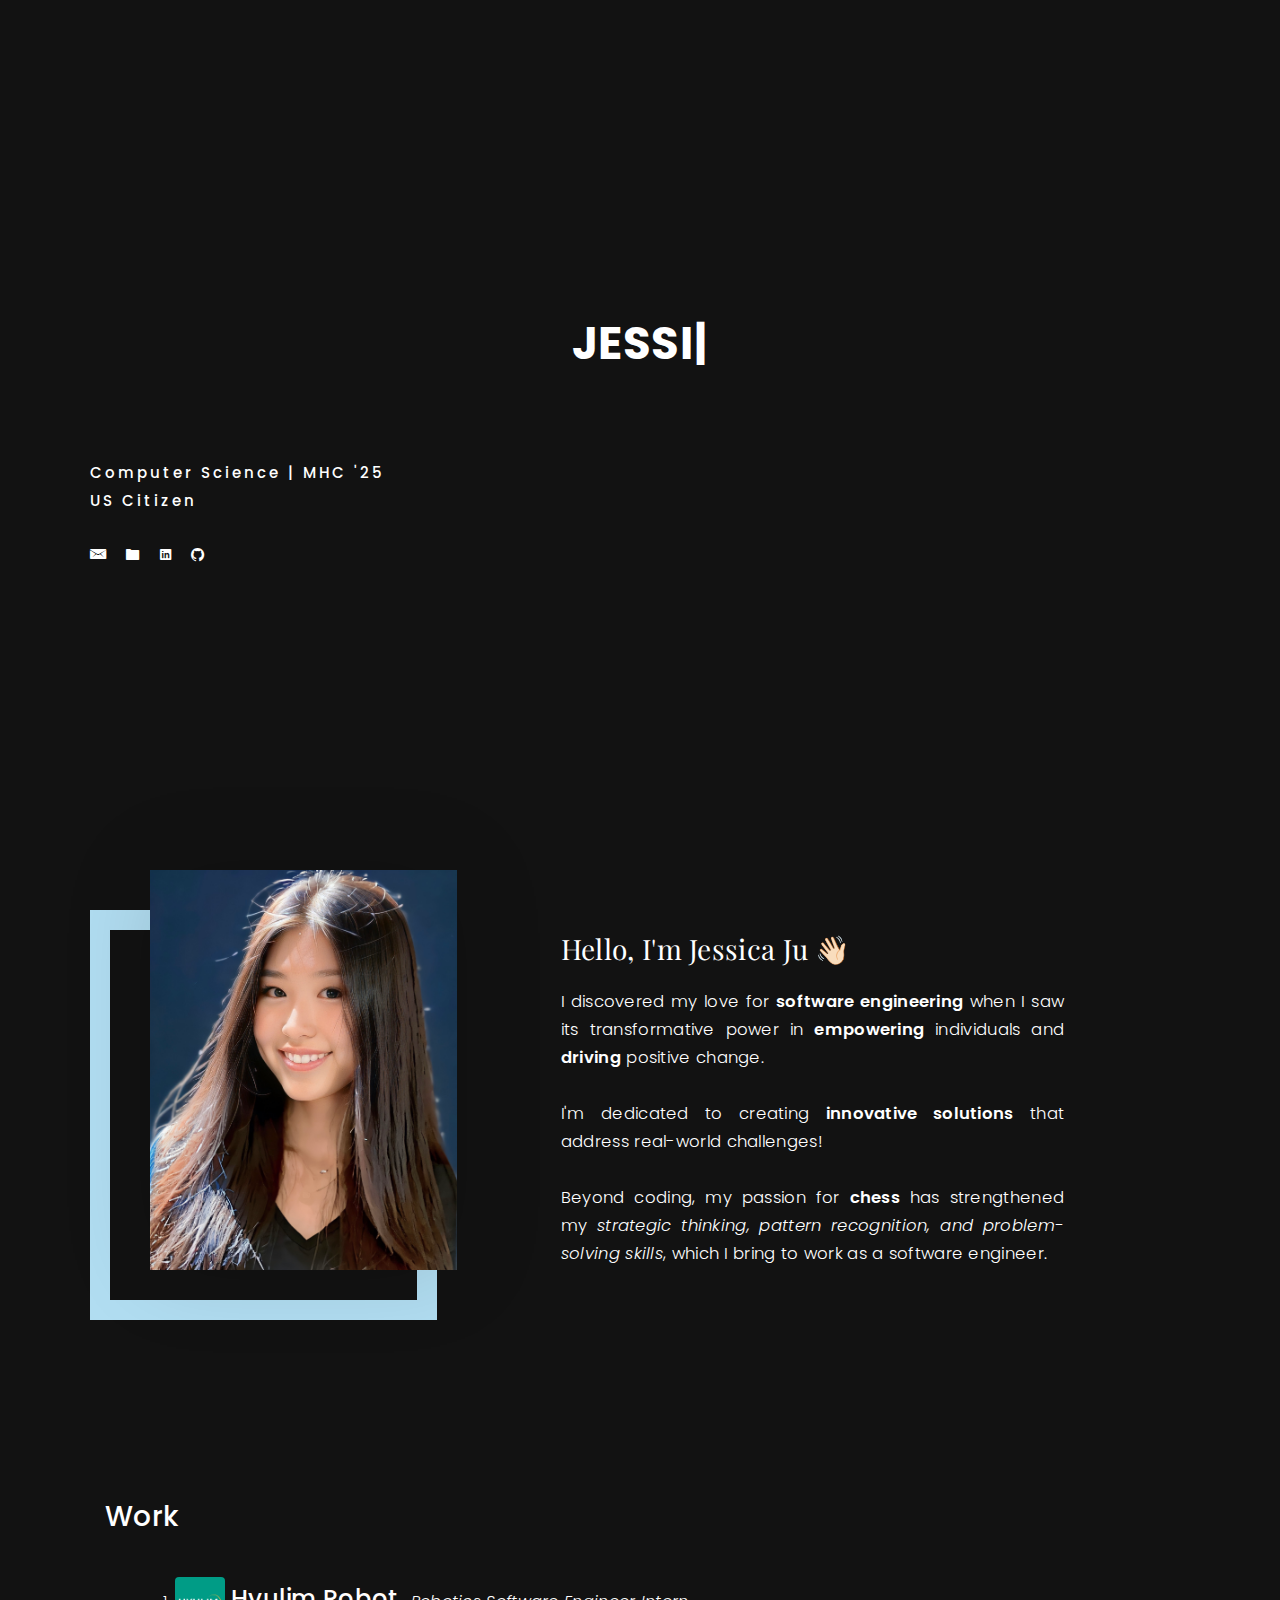
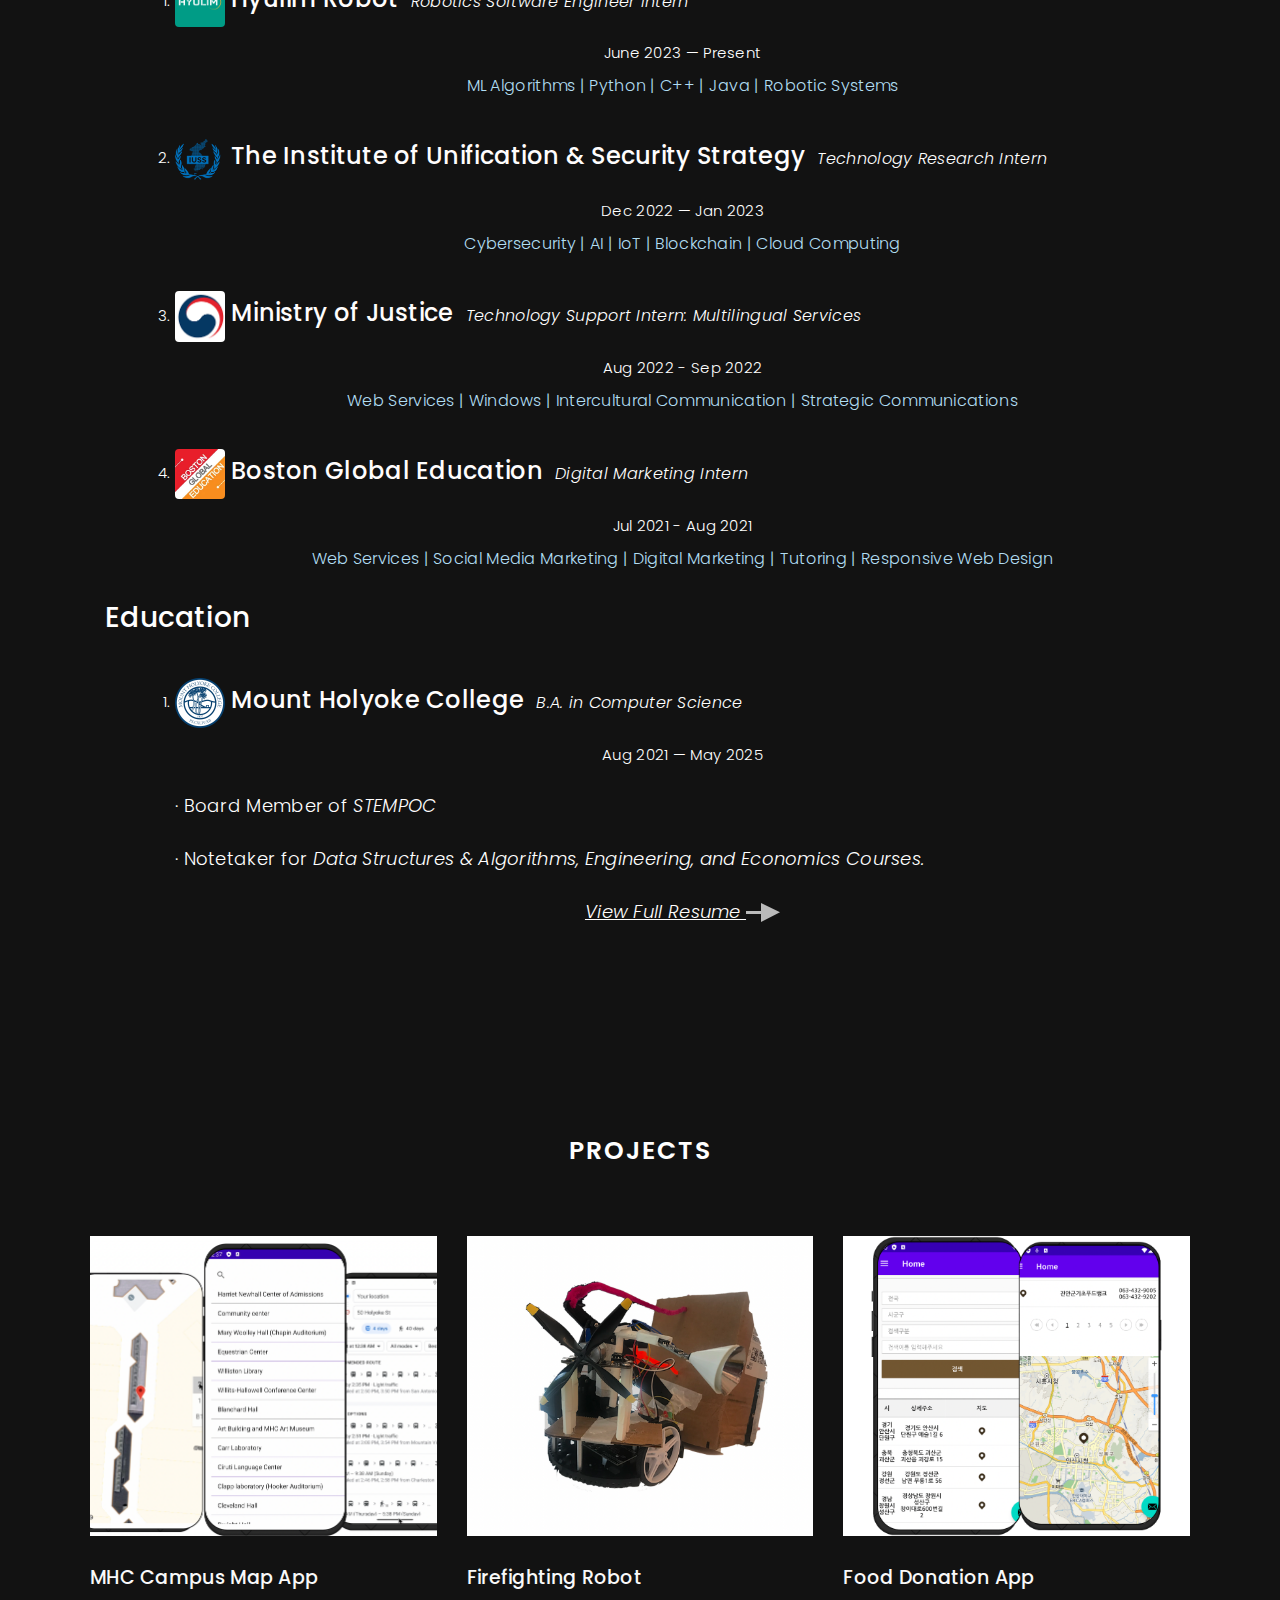
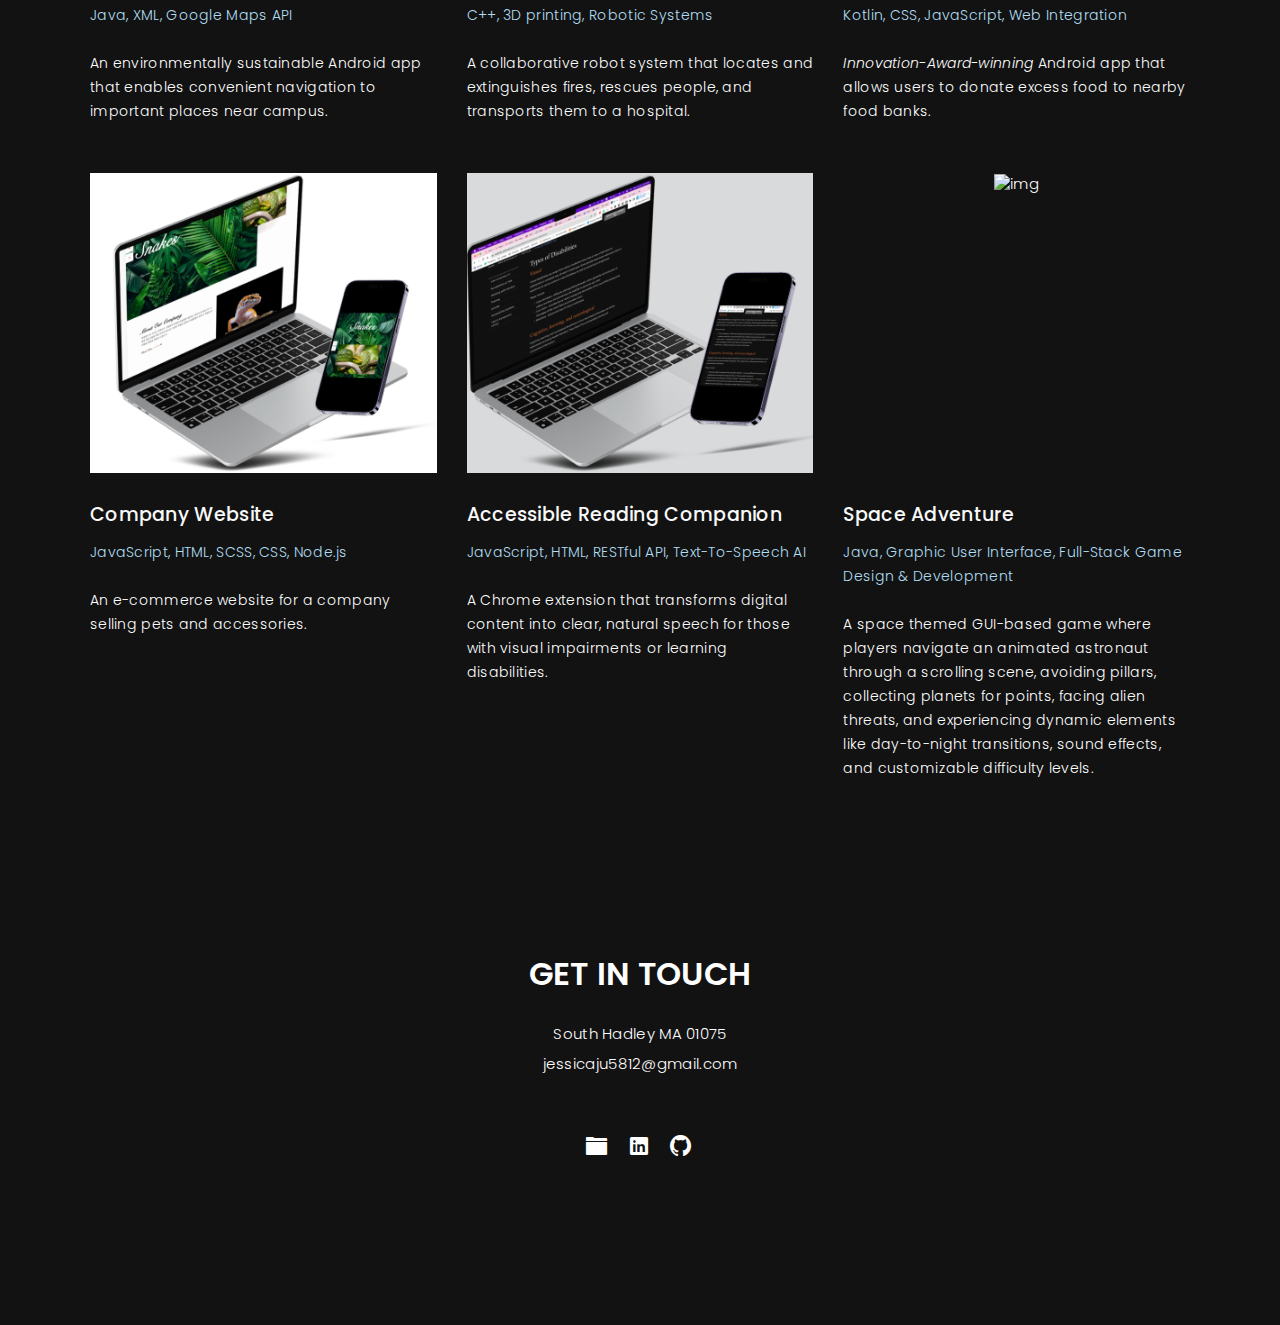
==== index.html @ 1e6885ff "space adventure" ====
<!DOCTYPE html>
<html lang="en">

<head>
  <!-- meta -->
  <meta charset="utf-8">
  <meta content="width=device-width, initial-scale=1.0" name="viewport">

  <title>Jessica Ju Portfolio </title>
  <meta content="" name="keywords">
  <meta content="" name="description">

  <!-- Google Fonts -->
  <link href="https://fonts.googleapis.com/css?family=Poppins:300,300i,400,400i,500,500i,600,600i,700,700i|Playfair+Display:400,400i,700,700i,900,900i" rel="stylesheet">

  <!-- Bootstrap CSS File -->
  <link href="lib/bootstrap/css/bootstrap.min.css" rel="stylesheet">

  <!-- Libraries CSS Files -->
  <link href="lib/ionicons/css/ionicons.min.css" rel="stylesheet">
  <link href="lib/owlcarousel/assets/owl.carousel.min.css" rel="stylesheet">
  <link href="lib/magnific-popup/magnific-popup.css" rel="stylesheet">
  <link href="lib/hover/hover.min.css" rel="stylesheet">

  <!-- Main Stylesheet File -->
  <link href="css/style.css" rel="stylesheet">

  <!-- Responsive css -->
  <link href="css/responsive.css" rel="stylesheet">

  <!-- Favicon -->
  <link rel="shortcut icon" href="images/logo.png">


</head>

<body>

  <!-- start section navbar -->
  <nav id="main-nav">
    <div class="row">
      <div class="container">

        <div class="logo">
          <a href="index.html"><img src="images/logo.png" alt="logo"></a>
        </div>

        <div class="responsive"><i data-icon="m" class="ion-navicon-round"></i></div>

        <ul class="nav-menu list-unstyled">
          <li><a href="#header" class="smoothScroll">Home</a></li>
          <li><a href="#about" class="smoothScroll">About</a></li>
          <li><a href="#experience" class="smoothScroll">Experience</a></li>
          <!-- <li><a href="#portfolio" class="smoothScroll">Portfolio</a></li> -->
          <li><a href="#journal" class="smoothScroll">Projects</a></li>
          <li><a href="#contact" class="smoothScroll">Contact</a></li>
        </ul>

      </div>
    </div>
  </nav>
  <!-- End section navbar -->


  <!-- start section header -->
  <div id="header" class="home">

    <div class="container">
      <div class="header-content">
        <h1><span class="typed"></span></h1>
        <p><br>Computer Science | MHC '25 
          <br> US Citizen
        </p>

        <ul class="list-unstyled list-social">
          <li><a href="mailto:jessicaju5812@gmail.com"><i class="ion-email" style="font-size: 20px;"></i></a></li>
          <li><a href="https://docs.google.com/document/d/18D1-V6rv72-xCv8Y8_v_6PCuKMgNaTvz3KUdL0Zyj_o/edit?usp=sharing"><i class="ion-ios-folder"></i></a></li>
          <li><a href="https://www.linkedin.com/in/jessica-ju-677359224"><i class="ion-social-linkedin"></i></a></li>
          <li><a href="https://github.com/jessicaju25"><i class="ion-social-github"></i></a></li>
        </ul>
      </div>
    </div>
  </div>
  <!-- End section header -->


  <!-- start section about -->
  <div id="about" class="paddsection">
    <div class="container">
      <div class="row justify-content-between">

        <div class="col-lg-4 ">
          <div class="div-img-bg">
            <div class="about-img">
              <img src="images/me.png" class="img-responsive" alt="me">
            </div>
          </div>
        </div>

        <div class="col-lg-7">
          <div class="about-descr">

            <p class="p-heading"> Hello, I'm Jessica Ju 👋🏻</p>
            <p class="separator">I discovered my love for <strong style="font-weight: 600;">software engineering</strong> when I saw its transformative power in <strong style="font-weight: 600;">empowering</strong> individuals and <strong style="font-weight: 600;">driving</strong> positive change.
            <br> <br> I'm dedicated to creating <strong style="font-weight: 600;">innovative solutions</strong> that address real-world challenges! 
            <br> <br> Beyond coding, my passion for <strong style="font-weight: 600;">chess</strong> has strengthened my <i>strategic thinking, pattern recognition, and problem-solving skills</i>, which I bring to work as a software engineer.
            </p>

          </div>

        </div>
      </div>
    </div>
  </div>
  <!-- end section about -->

  <!-- start section experience -->
  <div id="experience" class="paddsection">
    <div class="container">
      <section class="timeline">
        <div class="title-wrapper">
          <div class="icon-box">
            <ion-icon name="book-outline"></ion-icon>
          </div>

          <h3 class="h3">Work</h3>
        </div>

        <ol class="timeline-list">
          <li class="timeline-item">
            <div class="timeline-work-container">
              <a href="http://www.hyulimrobot.com/eng/index.jsp" target="_blank">
                <img
                  src="images/logo 1.png"
                  alt="mobile app icon"
                  width="50"
                  style="margin-right: 6px; border-radius: 4px"
              /></a>
              <div class="timeline-work-text">
                <a href="http://www.hyulimrobot.com/eng/index.jsp" target="_blank">
                  <h4 class="h4 timeline-item-title">Hyulim Robot</h4></a>
                <p class="timeline-item-position">
                  Robotics Software Engineer Intern
                </p>
              </div>
            </div>

            <span>June 2023 — Present</span>

            <p class="timeline-text">
              ML Algorithms | Python | C++ | Java | Robotic Systems
            </p>
          </li>

          <li class="timeline-item">
            <div class="timeline-work-container">
              <a href="https://iuss.co.kr/" target="_blank">
                <img
                  src="images/logo 2.png"
                  alt="mobile app icon"
                  width="50"
                  height="auto"
                  style="margin-right: 6px; border-radius: 4px"
              /></a>
              <div class="timeline-work-text">
                <a href="https://iuss.co.kr/" target="_blank">
                  <h4 class="h4 timeline-item-title">The Institute of Unification & Security Strategy</h4></a> 
                <p class="timeline-item-position">
                Technology Research Intern
                </p>
              </div>
            </div>

            <span>Dec 2022 — Jan 2023</span>

            <p class="timeline-text">
              Cybersecurity | AI | IoT | Blockchain | Cloud Computing
            </p>
          </li>

          <li class="timeline-item">
            <div class="timeline-work-container">
              <a
                href="https://www.immigration.go.kr/immigration_eng/index.do"
                target="_blank"
              >
                <img
                  src="images/logo 3.png"
                  alt="mobile app icon"
                  width="50"
                  style="margin-right: 6px; border-radius: 4px"
              /></a>
              <div class="timeline-work-text">
                <a
                  href="https://www.immigration.go.kr/immigration_eng/index.do"
                  target="_blank"
                >
                  <h4 class="h4 timeline-item-title">Ministry of Justice</h4></a
                >
                <p class="timeline-item-position">
                  Technology Support Intern: Multilingual Services
                </p>
              </div>
            </div>

            <span>Aug 2022 - Sep 2022</span>

            <p class="timeline-text">
              Web Services | Windows | Intercultural Communication | Strategic Communications
            </p>
          </li>

          <li class="timeline-item">
            <div class="timeline-work-container">
              <a
                href="https://www.studybge.com/"
                target="_blank"
              >
                <img
                  src="images/logo 4.png"
                  alt="mobile app icon"
                  width="50"
                  style="margin-right: 6px; border-radius: 4px"
              /></a>
              <div class="timeline-work-text">
                <a
                  href="https://www.studybge.com/"
                  target="_blank"
                >
                  <h4 class="h4 timeline-item-title">Boston Global Education</h4></a
                >
                <p class="timeline-item-position">
                  Digital Marketing Intern
                </p>
              </div>
            </div>

            <span>Jul 2021 - Aug 2021</span>

            <p class="timeline-text">
              Web Services | Social Media Marketing | Digital Marketing | Tutoring | Responsive Web Design
            </p>
          </li>
        </ol>
      </section>

      <section class="timeline">
        <div class="title-wrapper">
          <div class="icon-box">
            <ion-icon name="book-outline"></ion-icon>
          </div>

          <h3 class="h3">Education</h3>
        </div>

        <ol class="timeline-list">
          <li class="timeline-item">
            <div class="timeline-work-container">
              <a
                href="https://www.mtholyoke.edu/"
                target="_blank"
              >
                <img
                  src="images/logo 5.png"
                  alt="mobile app icon"
                  width="50"
                  style="margin-right: 6px; border-radius: 4px"
              /></a>
              <div class="timeline-work-text">
                <a
                  href="https://www.mtholyoke.edu/"
                  target="_blank"
                >
                  <h4 class="h4 timeline-item-title">Mount Holyoke College</h4></a
                >
                <p class="timeline-item-position">
                  B.A. in Computer Science   </p>
              </div>
            </div>

            <span>Aug 2021 — May 2025</span>

            <p class="timeline-text1">
              · Board Member of 
              <a 
              href="https://events.mtholyoke.edu/group/stempoc"
              target="_blank"
              >
              <i>STEMPOC </i>
            </a><br>
            </p>
            <p class="timeline-text1">
              · Notetaker for <i>Data Structures & Algorithms, Engineering, and Economics Courses.</i><br />
            </p>
          </li>
          <i class = "resumetext">
            <a
                  href="https://docs.google.com/document/d/18D1-V6rv72-xCv8Y8_v_6PCuKMgNaTvz3KUdL0Zyj_o/edit?usp=sharing"
                  target="_blank"> 
                  <div class="btn-box">
                    <a href="https://docs.google.com/document/d/18D1-V6rv72-xCv8Y8_v_6PCuKMgNaTvz3KUdL0Zyj_o/edit?usp=sharing">
                      <span>
                        View Full Resume
                      </span>
                      <img src="images/white-arrow.png" alt="">
                    </a>
                  </div></i>
        </ol>
      </section>
    </div>
  </div>
  <!-- end section experience -->

  <!-- start section projects -->
  <!-- <div id="portfolio" class="text-center paddsection">

    <div class="container">
      <div class="section-title text-center">
        <h2>My Projects</h2>
      </div>
    </div>

    <div class="container">
      <div class="row">
        <div class="col-md-12">

          <div class="portfolio-list">

            <ul class="nav list-unstyled" id="portfolio-flters">
              <li class="filter filter-active" data-filter=".all">all</li>
              <li class="filter" data-filter=".branding">branding</li>
              <li class="filter" data-filter=".mockups">mockups</li>
              <li class="filter" data-filter=".uikits">ui kits</li>
              <li class="filter" data-filter=".webdesign">web design</li>
              <li class="filter" data-filter=".photography">photography</li>
            </ul>

          </div>

          <div class="portfolio-container">

            <div class="col-lg-4 col-md-6 portfolio-thumbnail all branding uikits webdesign">
              <a class="popup-img" href="images/portfolio/1.jpg">
                <img src="images/portfolio/1.jpg" alt="img">
              </a>
            </div>

            <div class="col-lg-4 col-md-6 portfolio-thumbnail all mockups uikits photography">
              <a class="popup-img" href="images/portfolio/2.jpg">
                <img src="images/portfolio/2.jpg"  alt="img">
              </a>
            </div>

            <div class="col-lg-4 col-md-6 portfolio-thumbnail all branding webdesig photographyn">
              <a class="popup-img" href="images/portfolio/3.jpg">
                <img src="images/portfolio/3.jpg" alt="img">
              </a>
            </div>

            <div class="col-lg-4 col-md-6 portfolio-thumbnail all mockups webdesign photography">
              <a class="popup-img" href="images/portfolio/4.jpg">
                <img src="images/portfolio/4.jpg" alt="img">
              </a>
            </div>

            <div class="col-lg-4 col-md-6 portfolio-thumbnail all branding uikits photography">
              <a class="popup-img" href="images/portfolio/5.jpg">
                <img src="images/portfolio/5.jpg" alt="img">
              </a>
            </div>

            <div class="col-lg-4 col-md-6 portfolio-thumbnail all mockups uikits webdesign">
              <a class="popup-img" href="images/portfolio/6.jpg">
                <img src="images/portfolio/6.jpg" alt="img">
              </a>
            </div>

          </div>
        </div>
      </div>
    </div>

  </div> -->
  <!-- End section portfolio -->


  <!-- start section journal -->
  <div id="journal" class="text-left paddsection">

    <div class="container">
      <div class="section-title text-center">
        <h2>Projects</h2>
      </div>
      <div class="journal-block">
        <div class="row">

          <div class="col-lg-4 col-md-6">
            <div class="journal-info">
              
              <a href="Blog-on-MHC-Campus-Map.html" class="image-link">
                <img src="images/map app.png" class="img-responsive" alt="img">
              </a>             
              <div class="journal-txt">
                <h4><a href="Blog-on-MHC-Campus-Map.html">MHC Campus Map App</a></h4>
                <p class="first"> Java, XML, Google Maps API </p>
                <p class="sec"><br>An environmentally sustainable Android app that enables convenient navigation to important places near campus.</p>

              </div>

            </div>
          </div>

          <div class="col-lg-4 col-md-6">
            <div class="journal-info">

              <a href="https://drive.google.com/file/d/12-T9DS9KNnjxNI6jE1BIZEfZVrXsdM4H/view?usp=sharing" class="image-link">
                <img src="images/blog-post-2.png" class="img-responsive" alt="img"></a>

              <div class="journal-txt">

                <h4><a href="https://drive.google.com/file/d/12-T9DS9KNnjxNI6jE1BIZEfZVrXsdM4H/view?usp=sharing">Firefighting Robot</a></h4>
                <p class="first"> C++, 3D printing, Robotic Systems</p>
                <p class="sec"><br>A collaborative robot system that locates and extinguishes fires, rescues people, and transports them to a hospital.</p>
                </p>

              </div>

            </div>
          </div>

          <div class="col-lg-4 col-md-6">
            <div class="journal-info">

              <a href="Blog-On-Food-Donation-App.html" class="image-link">
                <img src="images/blog-post.png" class="img-responsive" alt="img"></a>

              <div class="journal-txt">

                <h4><a href="Blog-On-Food-Donation-App.html">Food Donation App</a></h4>
                <p class="first"> Kotlin, CSS, JavaScript, Web Integration </p>
                <p class="sec"><br> <i>Innovation-Award-winning</i> Android app that allows users to donate excess food to nearby food banks.</p>

              </div>

            </div>
          </div>

          <div class="col-lg-4 col-md-6">
            <div class="journal-info">

              <a href="https://github.com/jessicaju25/jutopia" class="image-link">
                <img src="images/jutopia.png" class="img-responsive" alt="img"></a>

              <div class="journal-txt">

                <h4><a href="https://github.com/jessicaju25/jutopia">Company Website</a></h4>
                <p class="first"> JavaScript, HTML, SCSS, CSS, Node.js </p>
                <p class="sec"><br> An e-commerce website for a company selling pets and accessories. </p>

              </div>

            </div>
          </div>

          <div class="col-lg-4 col-md-6">
            <div class="journal-info">
              
              <a href="Blog-on-ARC.html" class="image-link">
                <img src="images/arc.png" class="img-responsive" alt="img">
              </a>             
              <div class="journal-txt">
                <h4><a href="Blog-on-MHC-Campus-Map.html">Accessible Reading Companion</a></h4>
                <p class="first"> JavaScript, HTML, RESTful API, Text-To-Speech AI</p>
                <p class="sec"><br>A Chrome extension that transforms digital content into clear, natural speech for those with visual impairments or learning disabilities.</p>

              </div>

            </div>
          </div>
          <div class="col-lg-4 col-md-6">
            <div class="journal-info">

              <a href="https://github.com/jessicaju25/SpaceAdventure" class="image-link">
                <img src="images/space.png" class="img-responsive" alt="img"></a>

              <div class="journal-txt">
                <h4><a href="https://github.com/jessicaju25/SpaceAdventure">Space Adventure</a></h4>
                <p class="first"> Java, Graphic User Interface, Full-Stack Game Design & Development</p>
                <p class="sec"><br> A space themed  GUI-based game where players navigate an animated astronaut through a scrolling scene, avoiding pillars, collecting planets for points, facing alien threats, and experiencing dynamic elements like day-to-night transitions, sound effects, and customizable difficulty levels.</p>

              </div>

            </div>
          </div>
        
        </div>
      </div>
    </div>

  </div>
  <!-- End section journal -->


  <!-- start section contact -->
  <div id="contact" class="paddsection">
    <div class="container">

              <h2 class="mb-30">GET IN TOUCH</h2>

              <ul class="contact-details">
                <li><span>South Hadley MA 01075</span></li>
                <li><a href="mailto:jessicaju5812@gmail.com">jessicaju5812@gmail.com</a></li>              </ul>

              <div class="socials-media text-center">
                <ul class="list-unstyled">
                  <li><a href="https://docs.google.com/document/d/18D1-V6rv72-xCv8Y8_v_6PCuKMgNaTvz3KUdL0Zyj_o/edit?usp=sharing"><i class="ion-ios-folder"></i></a></li>
                  <li><a href="https://www.linkedin.com/in/jessica-ju-677359224"><i class="ion-social-linkedin"></i></a></li>
                  <li><a href="https://github.com/jessicaju25"><i class="ion-social-github"></i></a></li>
                </ul>
        
              </div>

    </div>
  </div>
  <!-- end section contact -->


  <!-- JavaScript Libraries -->
  <script src="lib/jquery/jquery.min.js"></script>
  <script src="lib/jquery/jquery-migrate.min.js"></script>
  <script src="lib/bootstrap/js/bootstrap.bundle.min.js"></script>
  <script src="lib/typed/typed.js"></script>
  <script src="lib/owlcarousel/owl.carousel.min.js"></script>
  <script src="lib/magnific-popup/magnific-popup.min.js"></script>
  <script src="lib/isotope/isotope.pkgd.min.js"></script>

  <!-- Contact Form JavaScript File -->
  <script src="contactform/contactform.js"></script>

  <!-- Template Main Javascript File -->
  <script src="js/main.js"></script>

</body>

</html>
---- css/style.css ----
/*  General Styling
/*-----------------------------------------------------------------------------------*/

body {
  background: #121212;
  color: #ffffff;
  font-family: 'Poppins', 'Times New Roman', Times, serif;
  font-size: 15px;
  font-weight: 300;
  line-height: 20px;
  letter-spacing: 0.02em;
  overflow-x: hidden;
  margin: 0 auto;
  padding: 0;
  -moz-box-sizing: border-box;
  -ms-box-sizing: border-box;
  -o-box-sizing: border-box;
  -webkit-box-sizing: border-box;
  box-sizing: border-box;
}

h1, h2, h3, h4, h5, h6 {
  margin: 0;
  text-align: center;
}

h2 {
  color: #fffcfc;
  font-weight: 600;
}

h4 {
  color: #ffffff;
  font-size: 14px;
  text-align: left;
  font-weight: 600;
}


a {
  color: #fffdfd;
  text-decoration: none !important;
  -moz-transition: all 0.5s ease-in-out 0s;
  -ms-transition: all 0.5s ease-in-out 0s;
  -o-transition: all 0.5s ease-in-out 0s;
  -webkit-transition: all 0.5s ease-in-out 0s;
  transition: all 0.5s ease-in-out 0s;
}

a:hover {
  -moz-transition: all 0.5s ease-in-out 0s;
  -ms-transition: all 0.5s ease-in-out 0s;
  -o-transition: all 0.5s ease-in-out 0s;
  -webkit-transition: all 0.5s ease-in-out 0s;
  transition: all 0.5s ease-in-out 0s;
}

a:hover, a:focus {
  color: #60cdfb;
  text-decoration: underline;
}

nav ul li a {
  padding: 2px 0 0 0;
  position: relative;
  display: block;
  font-size: 12px;
  color: #ffffff;
  letter-spacing: 0.1em;
  font-weight: 500;
  line-height: 14px;
  text-transform: uppercase;
  -moz-transition: all 0.5s ease-in-out 0s;
  -ms-transition: all 0.5s ease-in-out 0s;
  -o-transition: all 0.5s ease-in-out 0s;
  -webkit-transition: all 0.5s ease-in-out 0s;
  transition: all 0.5s ease-in-out 0s;
}

p {
  margin: 25px 0;
  padding: 0;
  font-size: 15px;
  color: #ffffff;
  line-height: 28px;
}

::-moz-selection {
  background: #b8a07e;
  color: #fff;
}

::selection {
  background: #b8a07e;
  color: #fff;
}

.btn {
  background: #333;
  border: medium none;
  border-radius: 0;
  color: #fff;
  font-size: 12px;
  height: 50px;
  line-height: 50px;
  padding: 0 30px;
  text-transform: uppercase;
}

.btn:hover, .btn:focus {
  color: #fff;
}

.padDiv {
  padding: 30px 20px;
}

.section-title {
  margin-bottom: 70px;
}

.section-title h2 {
  font-size: 25px;
  letter-spacing: 2px;
  text-transform: uppercase;
  color:#fff;
}

.form-control {
  background-color: transparent;
  border: 1px solid #999;
  border-radius: 0;
  color: #ffffff;
  font-size: 12px;
  font-weight: 500;
  height: 50px;
  letter-spacing: 0.1em;
  padding-left: 10px;
  margin: 0 0 25px 0;
  line-height: 14px;
  text-transform: uppercase;
}

.form-control:focus {
  box-shadow: none;
  outline: 0 none;
}

.paddsection {
  padding-top: 90px;
  padding-bottom: 90px;
}

.paddsections {
  padding-top: 90px;
  padding-bottom: 90px !important;
}

.hvr-shutter-in-horizontal::before {
  background: #333;
}

.hvr-shutter-in-horizontal:hover {
  background: #b8a07e;
}

.mb-30 {
  margin-bottom: 30px;
}

/*-----------------------------------------------------------------------------------*/
/*  Navbar Top
/*-----------------------------------------------------------------------------------*/

nav {
  position: fixed;
  background: #fffbfbec;
  z-index: 1000;
  width: 100%;
  padding: 20px;
  display: none;
  -webkit-box-shadow: 0px 2px 92px 0px rgba(0, 0, 0, 0.18);
  -moz-box-shadow: 0px 2px 92px 0px rgba(0, 0, 0, 0.18);
  box-shadow: 0px 2px 92px 0px rgba(0, 0, 0, 0.18);
}

.nav-menu {
  float: right;
  line-height: 32px;
  margin-bottom: 0;
  padding-top: 16px;
}

nav ul li {
  float: left;
  margin-right: 15px;
  font-family: 'Poppins', 'Times New Roman', Times, serif;
  font-size: 14px;
  margin-left: 40px;
}

nav ul li a {
  padding: 2px 0 0 0;
  position: relative;
  display: block;
  font-size: 14px;
  color: #999999;
  font-family: 'Poppins', helvetica;
  font-weight: 500;
  line-height: 16px;
  text-transform: uppercase;
  letter-spacing: 0.02em;
  text-transform: capitalize;
}

.logo {
  float: left;
}

.logo img {
  width: 100px;
  height: 50px;
}

.responsive {
  display: none;
  font-size: 23px;
}

.active {
  color: #fffcfc;
}

/*----------------------------------------------------------------------------------*/
/*  Header
/*-----------------------------------------------------------------------------------*/

#header {
  height: 80vh;
  width: 100%;
}


#header .header-content {
  height: 100vh;
  text-align: left;
  width: 100%;
  display: flex;
  justify-content: center;
  flex-direction: column;
}

.header-content h1 {
  font-size: 45px;
  font-weight: 700;
  margin-bottom: 10px;
  text-transform: uppercase;
  color: #ffffff;
}

.header-content p {
  font-size: 18;
  letter-spacing: 3px;
  margin-top: 50px;
  margin-bottom: 30px;
  text-transform: capitalize;
  color: #ffffff;
  font-weight: 500;
}

.header-content .list-social li {
  float: left;
  margin-right: 20px;
}

.header-content .list-social li i {
  color: #ffffff;
  font-size: 15px;
}

/*-----------------------------------------------------------------------------------*/
/*  About
/*-----------------------------------------------------------------------------------*/

#about {
  width: 100%;
  height: auto;
  background: #121212;
  padding-top: 190px;
}

#about .div-img-bg {
  padding-bottom: 30px;
  border: 20px solid #b1ddf1;
}

#about .div-img-bg .about-img img {
  width: 100%;
  box-shadow: 0px 0px 85px 0px rgba(0, 0, 0, 0.14);
  margin-top: -60px;
  margin-left: 40px;
  height: 400px;
  object-fit: cover;
}

#about .about-descr .p-heading {
  font-family: 'Playfair Display', serif;
  font-size: 28px;
  text-align: left;
}

#about .about-descr .separator {
  max-width: 80%;
  font-size: 16.5px;
  margin-bottom: 0;
  text-align: justify;
}


/*-----------------------------------------------------------------------------------*/
/*   Experience
/*-----------------------------------------------------------------------------------*/
.article-title {
  margin-bottom: 30px;
}

.timeline {
  margin-bottom: 30px;
}

.timeline .title-wrapper {
  display: flex;
  align-items: center;
  gap: 15px;
  margin-bottom: 25px;
}

.timeline-list {
  font-size: var(--fs-6);
  margin-left: 45px;
}

.timeline-item {
  position: relative;
}

.timeline-item .timeline-text {
  color:#b1ddf1
}

.timeline-item .timeline-text1 {
  text-align: left;
  font-size: large;
  color:#ffffff
}

.timeline-work-container {
  display: flex;
  align-items: center;
  margin-bottom: 4px;
}


.timeline-work-text {
  display: flex;
  align-items: baseline;
}

.timeline-item:not(:last-child) {
  margin-bottom: 20px;
}

.timeline-item-title {
  line-height: 1.3;
}

.timeline-item-title-edu {
  line-height: 1.3;
  margin-bottom: 4px;
}

.timeline-item-position {
  color: var(--light-gray);
  font-style: oblique;
  font-size: medium;
  font-weight: var(--fw-300);
  margin-left: 12px;
  line-height: 1.3;
}

.timeline-list span {
  color: var(--vegas-gold);
  font-weight: var(--fw-400);
  line-height: 1.6;
}

.timeline-list .resumetext{
  font-size: large;
  text-decoration: underline;
  color: var(--vegas-gold);
  font-weight: var(--fw-400);
  line-height: 1.6;
}

.timeline-item:not(:last-child)::before {
  content: "";
  position: absolute;
  top: -25px;
  left: -30px;
  width: 1px;
  height: calc(100% + 50px);
  background: var(--jet);
}

.timeline-item::after {
  content: "";
  position: absolute;
  top: 5px;
  left: -33px;
  height: 6px;
  width: 6px;
  background: var(--text-gradient-yellow);
  border-radius: 50%;
  box-shadow: 0 0 0 4px var(--jet);
}

.timeline-text {
  color: var(--light-gray);
  font-weight: var(--fw-300);
  font-size: medium;
  line-height: 1.6;
  margin-top: 8px;
}

/**
 * skills 
 */

.skills-title {
  margin-bottom: 20px;
}

.skills-list {
  padding: 20px;
}

.skills-item:not(:last-child) {
  margin-bottom: 15px;
}

.skill .title-wrapper {
  display: flex;
  align-items: center;
  gap: 5px;
  margin-bottom: 8px;
}

.skill .title-wrapper data {
  color: var(--light-gray);
  font-size: var(--fs-7);
  font-weight: var(--fw-300);
}

.skill-progress-bg {
  background: var(--jet);
  width: 100%;
  height: 8px;
  border-radius: 10px;
}

.skill-progress-fill {
  background: var(--text-gradient-yellow);
  height: 100%;
  border-radius: inherit;
}

/*-----------------------------------------------------------------------------------*/
/*   Services
/*-----------------------------------------------------------------------------------*/

/* #services {
  background: #f7f7f7;
  position: relative;
  padding-bottom: 80px;
}

.owl-item {
  float: left;
}
.services-block span {
  margin: 10px 0;
  position: relative;
  font-size: 13px;
  color: #292929;
  letter-spacing: 0.1em;
  font-weight: 500;
  text-transform: uppercase;
  display: block;
}

.services-block .separator {
  margin: 0;
  font-size: 13px;
  line-height: 22px;
}

.services-block i {
  font-size: 44px;
  color: #b8a07e;
  line-height: 44px;
}


.services-carousel  .owl-stage-outer {
  overflow: hidden;
}

.services-carousel .owl-dots {
  margin-top: 5px;
  text-align: center;
}

.services-carousel .owl-dot {
  display: inline-block;
  margin: 0 5px;
  width: 12px !important;
  height: 12px !important;
  border-radius: 50%;
  border: 0;
  padding: 0 !important;
  background-color: #ddd;
  cursor: pointer;
}

.services-carousel .owl-dot.active {
  background-color: #b8a07e;
}

.owl-nav {
  display: none;
} */

/*-----------------------------------------------------------------------------------*/
/*  Projects
/*-----------------------------------------------------------------------------------*/

#journal,  #journal-blog {
  height: auto;
  width: 100%;
  background: #121212;
  padding-bottom: 60px;
  position: relative;
}
#journal .section-title-text-center{
  color:#fff;
}
.mb-30{
  text-align: justify;
}
#journal-blog {
  background: #fff;
  padding-bottom: 30px;
}

#journal .journal-block {
  display: inline-block;
  height: auto;
  width: 100%;
}

#journal .journal-block .journal-info {
  position: relative;

}

.journal-block .journal-info .journal-txt {
  padding: 25px 0px;
  position: relative;
}

/* styles.css */
.video-container video {
  width: 100%;
  height: 500px;
}


/* Apply styles to the image container */
.image-link {
  display: inline-block;
  width: 100%;
  height: 300px;
  object-fit: cover;
  overflow: hidden;
  margin-right: 20px; /* Adjust the margin as needed */
}

/* Styles for the image inside the container */
.image-link img {
  width: 100%;
  height: 100%;
  object-fit: cover;
  transition: transform 0.3s ease-in-out;
}

/* Hover styles for the image container */
.image-link:hover {
  box-shadow: 0 0 10px 5px #00bfff; /* Add a blue box-shadow around the image container on hover */
}

/* Hover styles for the image */
.image-link:hover img {
  transform: scale(1.1); /* Increase the size of the image by 10% on hover */
}


.journal-block .journal-info .journal-txt h4 a {
  display: block;
  font-size: 19px;
  line-height: 24px;
  margin: 0 0 13px 0;
  font-weight: 500;
  color: #f9f9f9;
  -moz-transition: all 0.5s ease-in-out 0s;
  -ms-transition: all 0.5s ease-in-out 0s;
  -o-transition: all 0.5s ease-in-out 0s;
  -webkit-transition: all 0.5s ease-in-out 0s;
  transition: all 0.5s ease-in-out 0s;
  text-align: left;
}

.journal-block .journal-info .journal-txt h4 a:hover {
  color: #00bfff;
  -moz-transition: all 0.5s ease-in-out 0s;
  -ms-transition: all 0.5s ease-in-out 0s;
  -o-transition: all 0.5s ease-in-out 0s;
  -webkit-transition: all 0.5s ease-in-out 0s;
  transition: all 0.5s ease-in-out 0s;
}

.journal-block .journal-info .journal-txt .first {
  margin: 0;
  color: #b1ddf1;
  font-size: 14px;
  line-height: 24px;
  text-align: left;
}
.journal-block .journal-info .journal-txt .sec {
  margin: 0;
  color: #ffffff;
  font-size: 14px;
  line-height: 24px;
  text-align: left;
}

/*-----------------------------------------------------------------------------------*/
/*  Contact
/*-----------------------------------------------------------------------------------*/

#contact {
  justify-content: center;
  align-items: center;
  height: auto;
  width: 100%;
}
.container {
  text-align: center;
  padding: 0 20px; /* Adjust the padding as needed for smaller devices */
}
#contact .mb-30{
  color:#fff;
  text-align: center;
}
.contact-details {
  list-style: none;
  margin: 0;
  padding: 0;
  text-align: center;
}


.contact-details li {
  padding-bottom: 10px;
  text-align: center;
  margin: 0 20px; 
}

/*footer
*/
.socials-media {
  width: 100%;
  padding-top: 50px;
  padding-bottom: 50px;
}

.socials-media ul {
  display: inline-block;
  float: none;
  margin: 0 0 20px 0;
}

.socials-media ul li {
  float: left;
  margin-left: 10px;
  margin-right: 10px;
}

.socials-media ul li a {
  font-size: 24px;
  color: #ffffff;
  letter-spacing: 0.1em;
  font-weight: 500;
  background: transparent;
  text-transform: uppercase;
  -moz-transition: all 0.5s ease-in-out 0s;
  -ms-transition: all 0.5s ease-in-out 0s;
  -o-transition: all 0.5s ease-in-out 0s;
  -webkit-transition: all 0.5s ease-in-out 0s;
  transition: all 0.5s ease-in-out 0s;
}

.socials-media ul li a:hover {
  color: #b8a07e;
  -moz-transition: all 0.5s ease-in-out 0s;
  -ms-transition: all 0.5s ease-in-out 0s;
  -o-transition: all 0.5s ease-in-out 0s;
  -webkit-transition: all 0.5s ease-in-out 0s;
  transition: all 0.5s ease-in-out 0s;
}

#contact p {
  font-size: 12px;
  letter-spacing: 0.1em;
  font-weight: 500;
  margin-top: 0;
  text-transform: uppercase;
}

.credits {
  font-size: 13px;
}
---- css/responsive.css ----
/** Width between 1200x to 0
 *  ~~~~~~~~~~~~~~~~~~~~~~~~~~~~~~~~~~~~
 */

@media (min-width: 1200px) {

}

/** Width between 992px to 1199px
 *  ~~~~~~~~~~~~~~~~~~~~~~~~~~~~~~~~~~~~
 */

@media (min-width: 992px) and (max-width: 1199px) {
  
}

/** Width between 768px to 991px
 *  ~~~~~~~~~~~~~~~~~~~~~~~~~~~~~~~~~~~~
 */

@media (min-width: 768px) and (max-width: 991px) {
  /* Navbar */
  nav {
    padding: 10px 15px;
  }
  .nav-menu {
    margin-top: 40px;
    display: none;
    float: none;
    width: 100%;
  }
  .nav-menu li {
    float: none;
    width: 100%;
    text-align: center;
    border-top: 1px solid #f7f7f7;
    line-height: 45px;
    margin-left: 0;
    padding-top: 10px;
    padding-bottom: 10px;
  }
  .responsive {
    float: right;
    padding-top: 15px;
    display: block;
  }
  /* About */
  .head-info .header-content .cmaster h1 {
    font-size: 32px;
  }
  #about .div-img-bg {
    padding: 0;
  }
  #about .div-img-bg .about-img img {
    margin-top: 0%;
    margin-left: calc(0% - 0px);
  }
  #about .about-descr .p-heading {
    font-size: 20px;
  }
  #about .about-descr .separator {
    max-width: 100%;
    margin-bottom: 0;
  }
  /* portfolio */
  #portfolio .portfolio-list .nav li {
    float: none;
    margin: 20px;
    display: inline-block;
  }
  .map-image {
    width: 200px;
    height: 50px;
    border: 2px solid transparent;
    transition: border-color 0.3s ease-in-out;
  }
  
  .map-link:hover .map-image {
    border-color: orange;
  }
  
  
  /* journal */
  #journal .journal-block .journal-info {
    margin-bottom: 30px;
  }
 
  
  /* Contact */
  .contact-contact {
    margin-bottom: 30px;
    display: flex;
    justify-content: center;
    align-items: center;
    text-align: center;
  }
  .socials-media ul li {
    margin-right: 0;
    margin-left: 0;
    float: none;
    display: inline-block;
  }
}

/** Width between 767px to 0
 *  ~~~~~~~~~~~~~~~~~~~~~~~~~~~~~~~~~~~~
 */

@media (max-width: 767px) {
  /* Navbar */
  nav {
    padding: 20px 15px;
  }
  .nav-menu {
    margin-top: 40px;
    display: none;
    float: none;
    width: 100%;
  }
  .nav-menu li {
    float: none;
    width: 100%;
    text-align: center;
    border-top: 1px solid #f7f7f7;
    line-height: 45px;
    margin-left: 0;
    padding-top: 10px;
    padding-bottom: 10px;
  }
  .responsive {
    float: right;
    padding-top: 15px;
    display: block;
  }
  /* About */
  .head-info .header-content h1 {
    font-size: 32px;
  }
  #about .div-img-bg {
    padding: 0;
  }
  #about .div-img-bg .about-img img {
    margin-top: 0%;
    margin-left: calc(0% - 0px);
  }
  #about .about-descr .p-heading {
    font-size: 20px;
  }
  #about .about-descr .separator {
    max-width: 100%;
    margin-bottom: 0;
  }
  /* portfolio */
  #portfolio .portfolio-list .nav li {
    float: none;
    margin: 20px;
    display: inline-block;
  }
  /* journal */
  #journal .journal-block .journal-info {
    margin-bottom: 30px;
  }
  /* Contact */
  .contact-contact {
    margin-bottom: 30px;
    display: flex;
    justify-content: center;
    align-items: center;
    text-align: center;
  }
  /* Footer */
  #contact .socials-media ul li {
    margin-right: 0;
    margin-left: 0;
    float: none;
    display: inline-block;
  }
}

/** Width between 600px to 0
 *  ~~~~~~~~~~~~~~~~~~~~~~~~~~~~~~~~~~~~
 */

@media (max-width: 600px) {
  /* Navbar */
  nav {
    padding: 20px 15px;
  }
  .nav-menu {
    margin-top: 40px;
    display: none;
    float: none;
    width: 100%;
  }
  .nav-menu li {
    float: none;
    width: 100%;
    text-align: center;
    border-top: 1px solid #f7f7f7;
    line-height: 45px;
    margin-left: 0;
    padding-top: 10px;
    padding-bottom: 10px;
  }
  .responsive {
    float: right;
    padding-top: 15px;
    display: block;
  }
  /* About */
  .head-info .header-content h1 {
    font-size: 32px;
  }
  #about .div-img-bg {
    padding: 0;
  }
  #about .div-img-bg .about-img img {
    margin-top: 0%;
    margin-left: calc(0% - 0px);
  }
  #about .about-descr .p-heading {
    font-size: 20px;
  }
  #about .about-descr .separator {
    max-width: 100%;
    margin-bottom: 0;
  }
  /* portfolio */
  #portfolio .portfolio-list .nav li {
    float: none;
    margin: 10px;
    display: inline-block;
  }
  /* journal */
  #journal .journal-block .journal-info {
    margin-bottom: 30px;
  }

  /* Footer */
  #contact .socials-media ul li {
    margin-right: 0;
    margin-left: 0;
    float: none;
    display: inline-block;
  }
}

/** Width between 480px to 0
 *  ~~~~~~~~~~~~~~~~~~~~~~~~~~~~~~~~~~~~
 */

@media (max-width: 480px) {
  /* Navbar */
  nav {
    padding: 20px 15px;
  }
  .nav-menu {
    margin-top: 40px;
    display: none;
    float: none;
    width: 100%;
  }
  .nav-menu li {
    float: none;
    width: 100%;
    text-align: center;
    border-top: 1px solid #f7f7f7;
    line-height: 45px;
    margin-left: 0;
    padding-top: 10px;
    padding-bottom: 10px;
  }
  .responsive {
    float: right;
    padding-top: 15px;
    display: block;
  }
  /* About */
  .head-info .header-content h1 {
    font-size: 32px;
  }
  #about .div-img-bg {
    padding: 0;
  }
  #about .div-img-bg .about-img img {
    margin-top: 0%;
    margin-left: calc(0% - 0px);
  }
  #about .about-descr .p-heading {
    font-size: 20px;
  }
  #about .about-descr .separator {
    max-width: 100%;
    margin-bottom: 0;
  }
  /* portfolio */
  #portfolio .portfolio-list .nav li {
    float: none;
    margin: 20px;
  }
  /* journal */
  #journal .journal-block .journal-info {
    margin-bottom: 30px;
  }
  /* Contact */
  .contact-contact {
    margin-bottom: 30px;
    display: flex;
    justify-content: center;
    align-items: center;
    text-align: center;
  }
  .socials-media ul li {
    margin-right: 0;
    margin-left: 0;
    float: none;
    display: inline-block;
  }
}

/** Width between 320px to 0
 *  ~~~~~~~~~~~~~~~~~~~~~~~~~~~~~~~~~~~~
 */

@media (max-width: 320px) {
  /* Navbar */
  nav {
    padding: 20px 15px;
  }
  .nav-menu {
    margin-top: 40px;
    display: none;
    float: none;
    width: 100%;
  }
  .nav-menu li {
    float: none;
    width: 100%;
    text-align: center;
    border-top: 1px solid #f7f7f7;
    line-height: 45px;
    margin-left: 0;
    padding-top: 10px;
    padding-bottom: 10px;
  }
  .responsive {
    float: right;
    padding-top: 15px;
    display: block;
  }
  /* About */
  .head-info .header-content h1 {
    font-size: 32px;
  }
  #about .div-img-bg {
    padding: 0;
  }
  #about .div-img-bg .about-img img {
    margin-top: 0%;
    margin-left: calc(0% - 0px);
  }
  #about .about-descr .p-heading {
    font-size: 20px;
  }
  #about .about-descr .separator {
    max-width: 100%;
    margin-bottom: 0;
  }
  /* portfolio */
  #portfolio .portfolio-list .nav li {
    float: none;
    margin: 20px;
  }
  /* journal */
  #journal .journal-block .journal-info {
    margin-bottom: 30px;
    text-align: left;
  }
  /* Contact */
  .contact-contact {
    margin-bottom: 30px;
    display: flex;
    flex-direction: column;
    align-items: center;
    text-align: center;
  }
  
  .socials-media ul li {
    margin-right: 0;
    margin-left: 0;
    float: none;
    display: inline-block;
  }
  /* Single page */
  .entry-comments-body span {
    display: inline-block;
    margin-right: 0;
  }
}
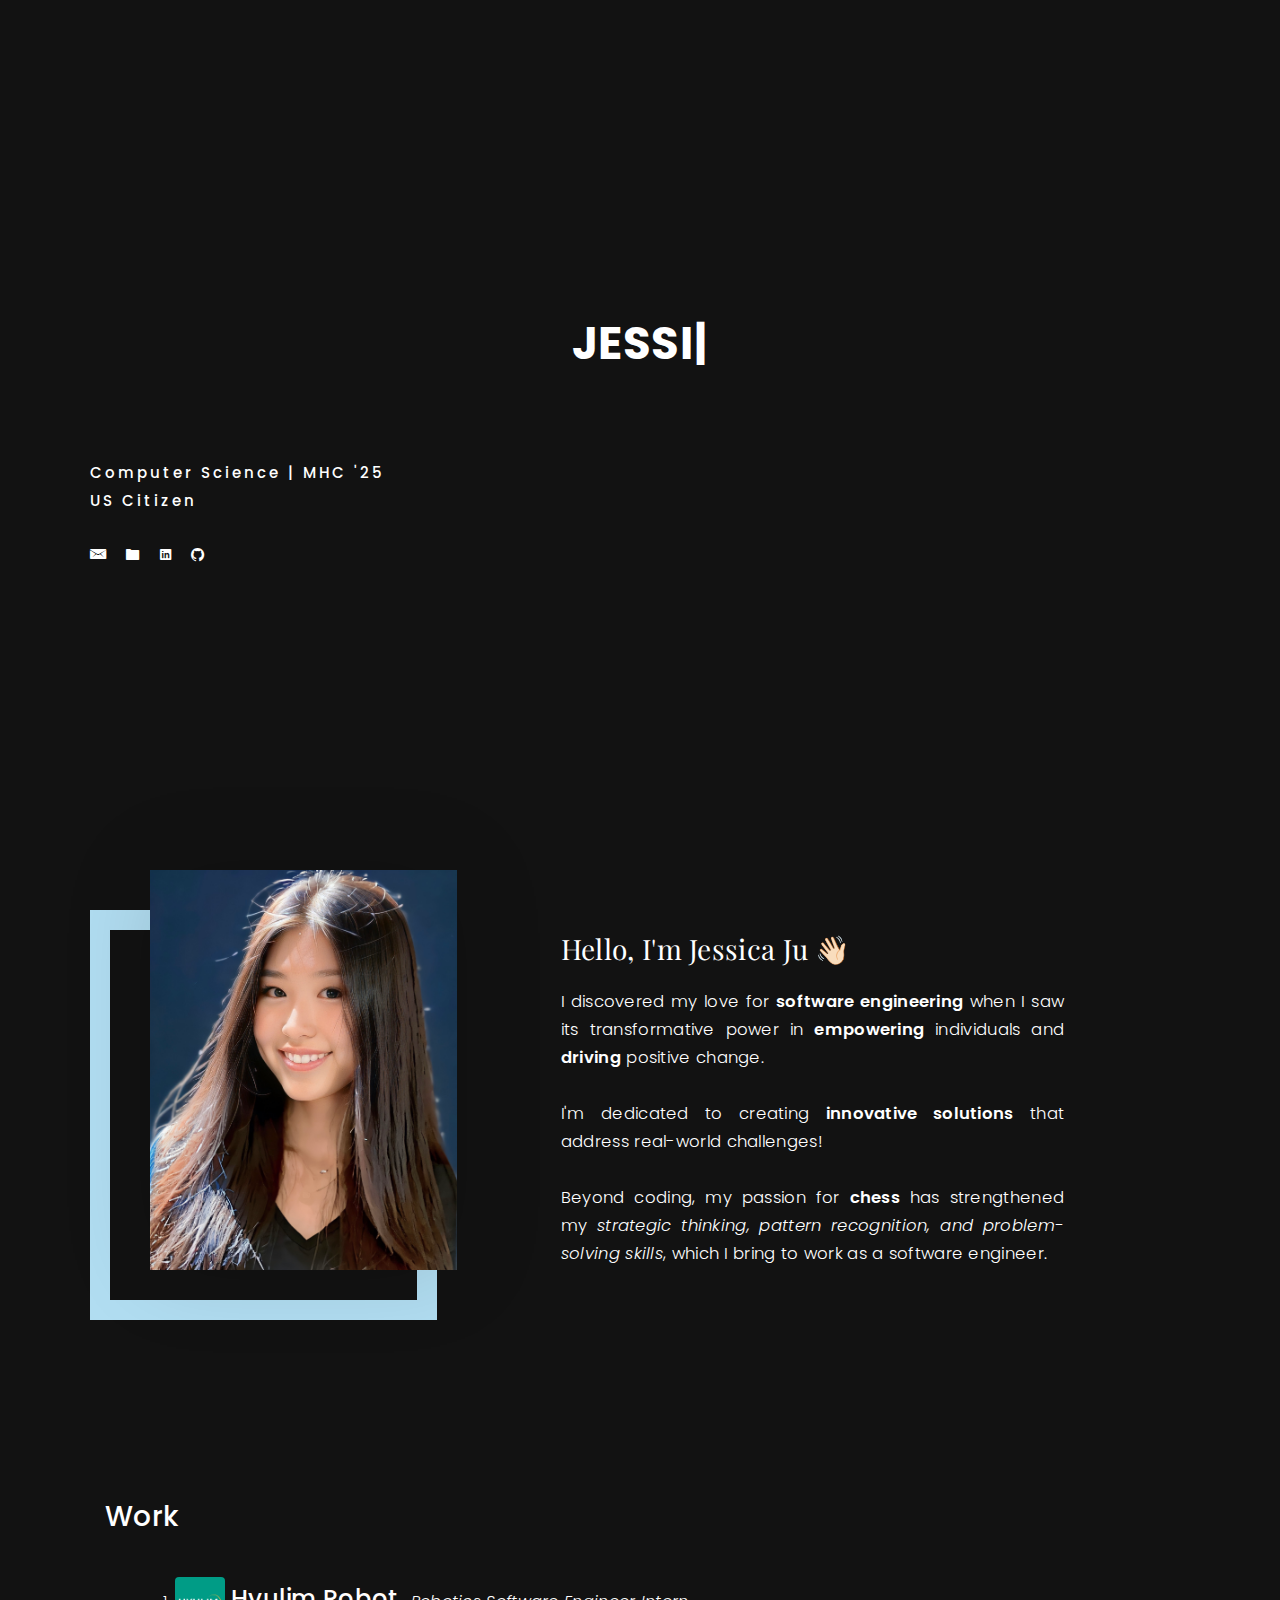
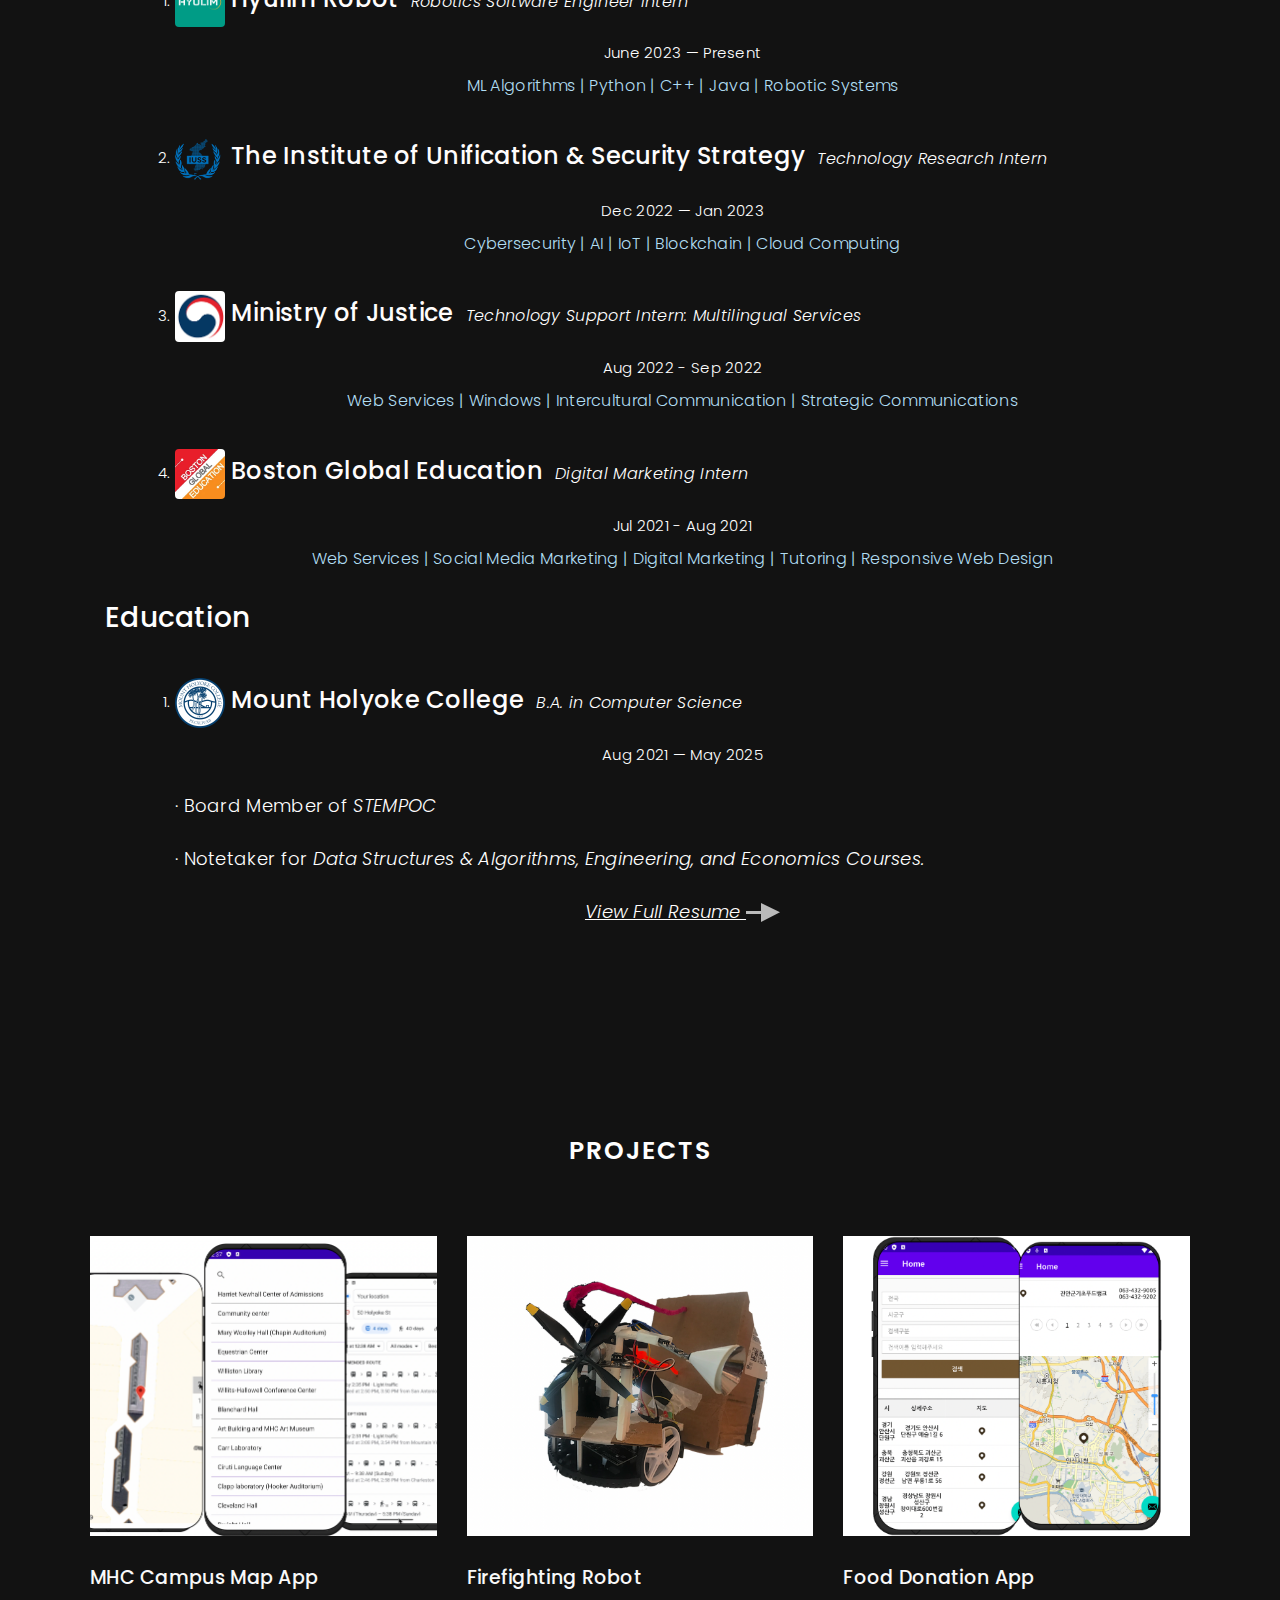
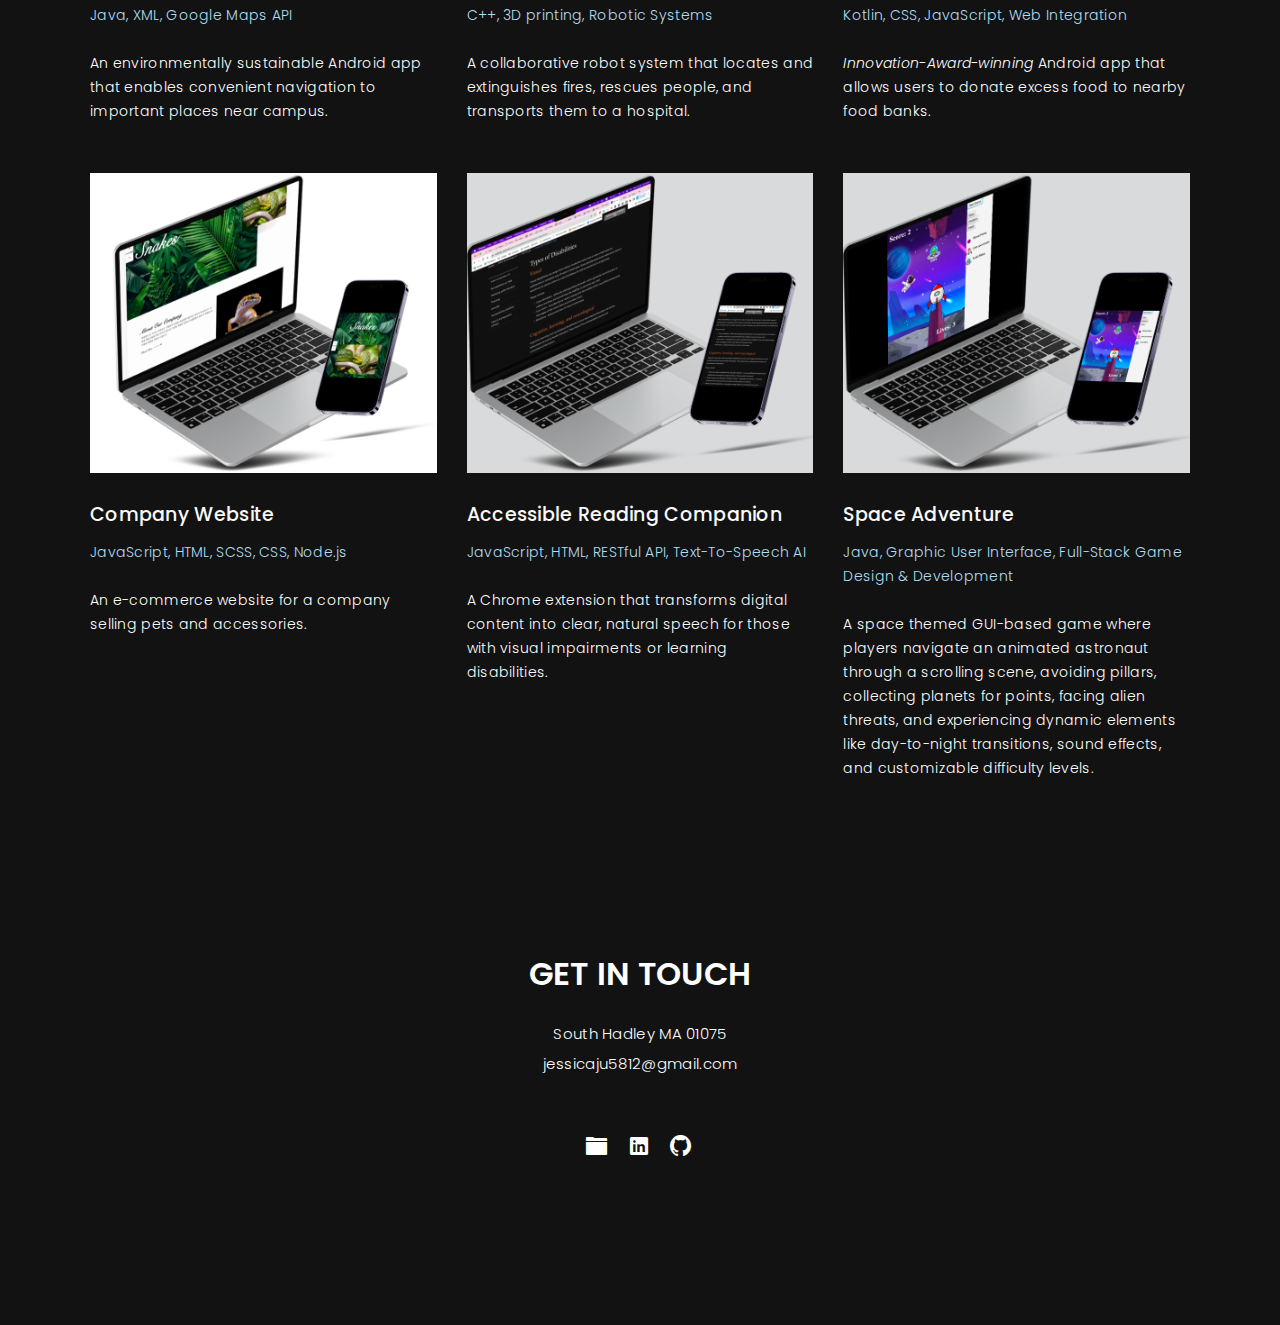
==== commit 0fafe4c5: "space image" ====
--- a/index.html
+++ b/index.html
@@ -295,10 +295,10 @@
           </li>
           <i class = "resumetext">
             <a
-                  href="https://docs.google.com/document/d/18D1-V6rv72-xCv8Y8_v_6PCuKMgNaTvz3KUdL0Zyj_o/edit?usp=sharing"
+                  href="https://drive.google.com/file/d/10Qwi40mhM40ucUjl8IzavZXA5jnAcgOm/view?usp=sharing"
                   target="_blank"> 
                   <div class="btn-box">
-                    <a href="https://docs.google.com/document/d/18D1-V6rv72-xCv8Y8_v_6PCuKMgNaTvz3KUdL0Zyj_o/edit?usp=sharing">
+                    <a href="https://drive.google.com/file/d/10Qwi40mhM40ucUjl8IzavZXA5jnAcgOm/view?usp=sharing">
                       <span>
                         View Full Resume
                       </span>
@@ -477,6 +477,7 @@
 
             </div>
           </div>
+
           <div class="col-lg-4 col-md-6">
             <div class="journal-info">
 
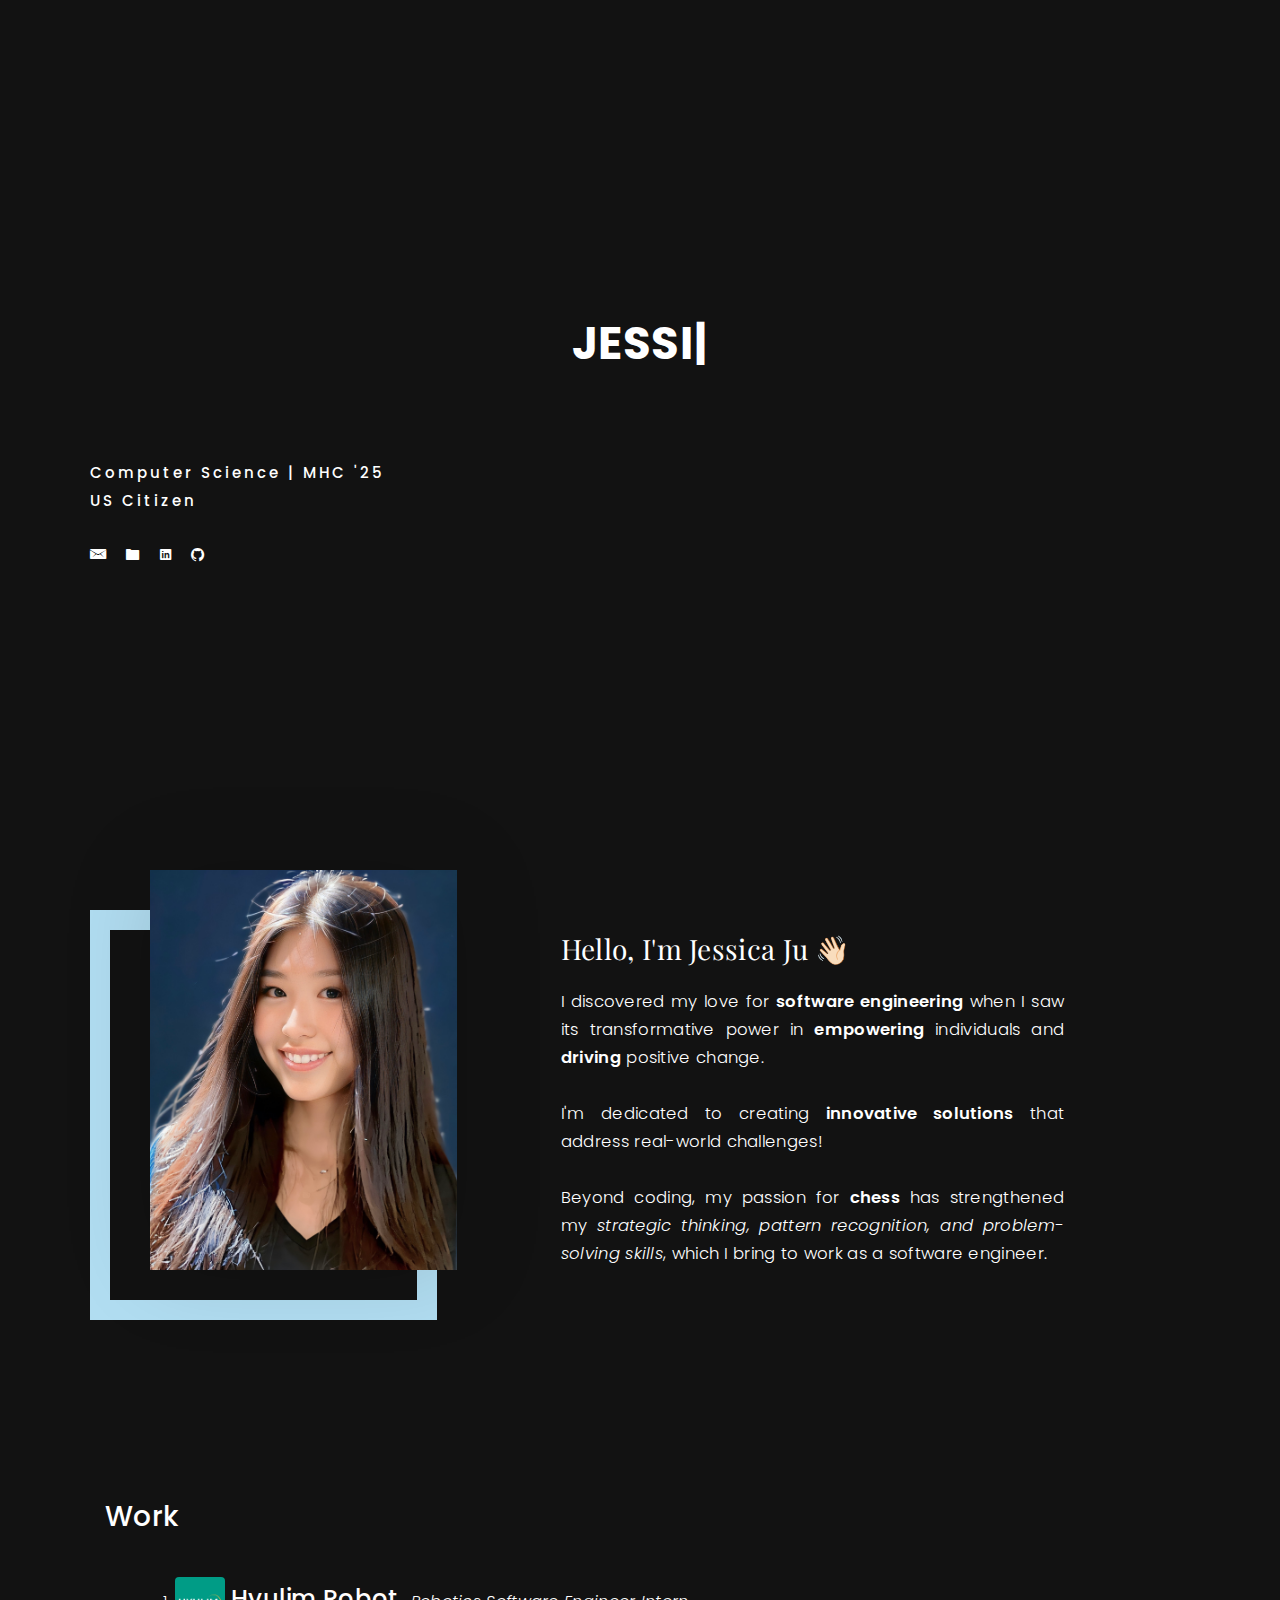
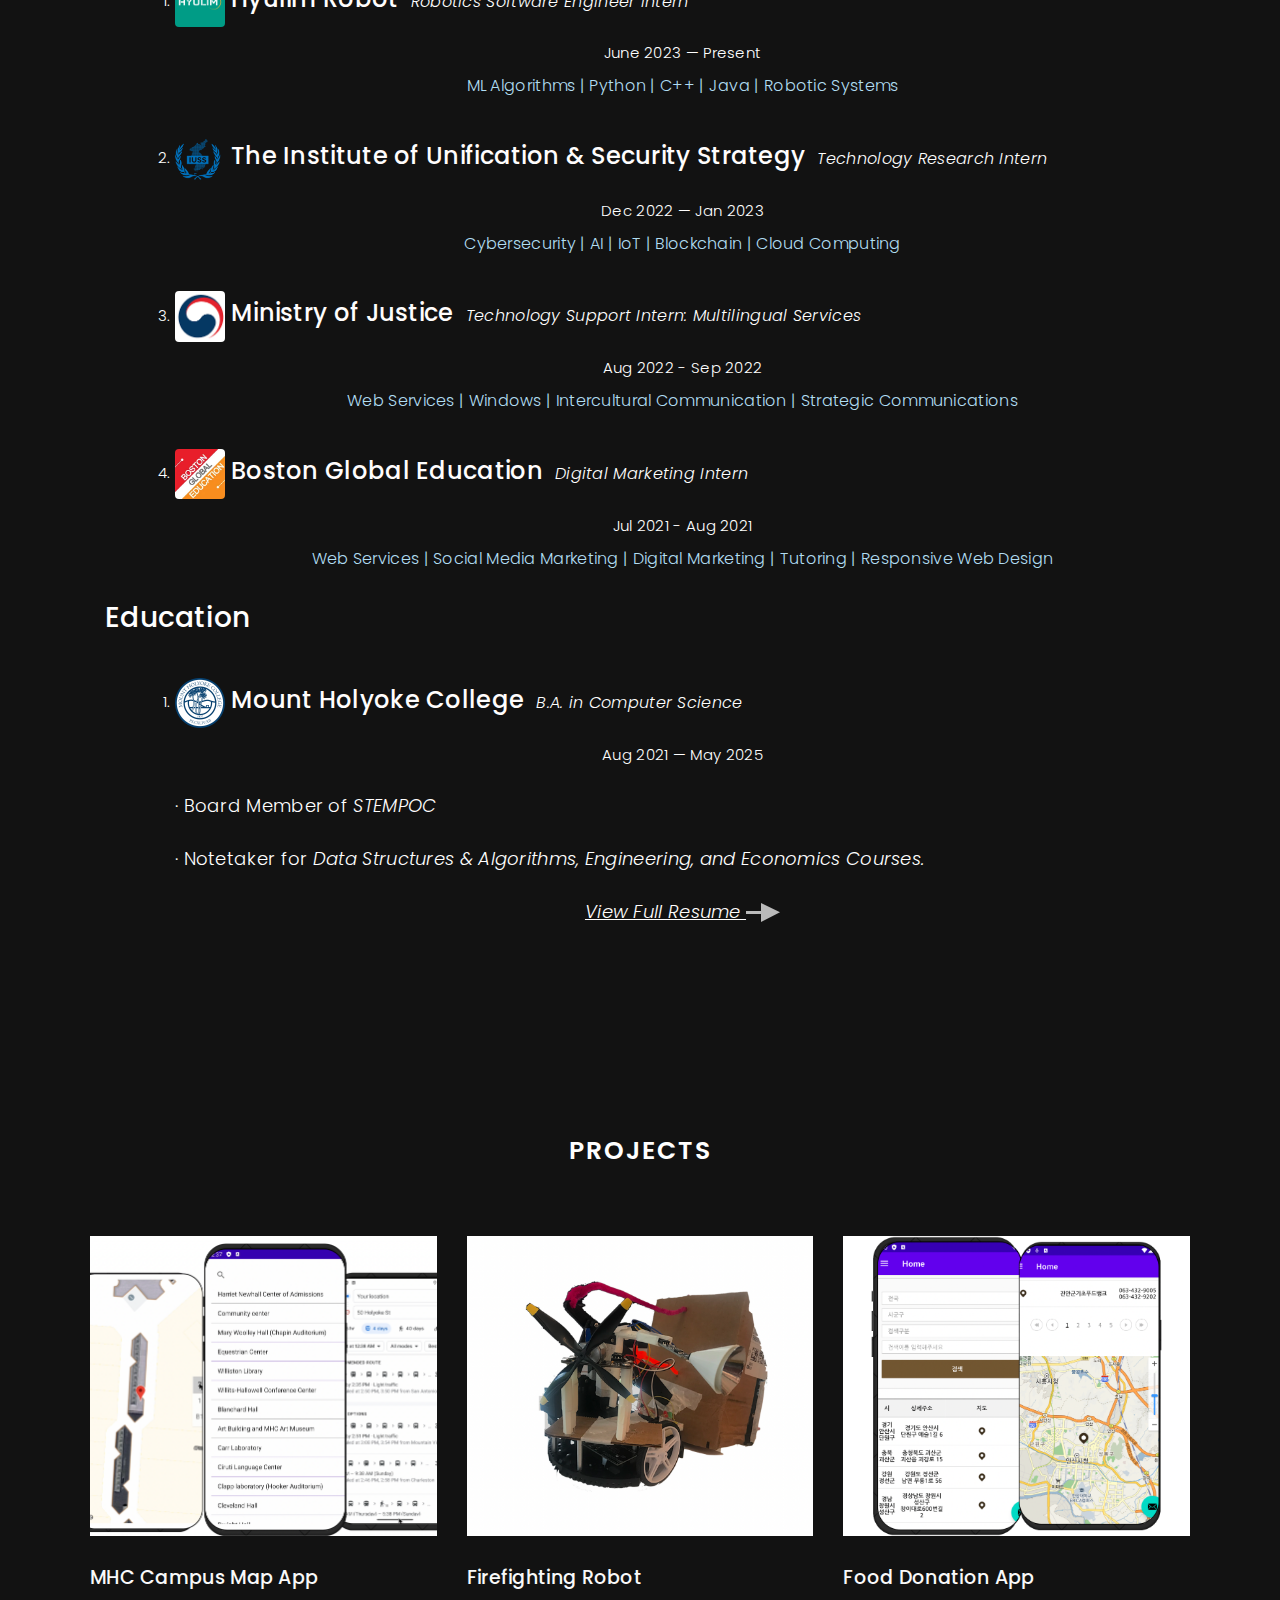
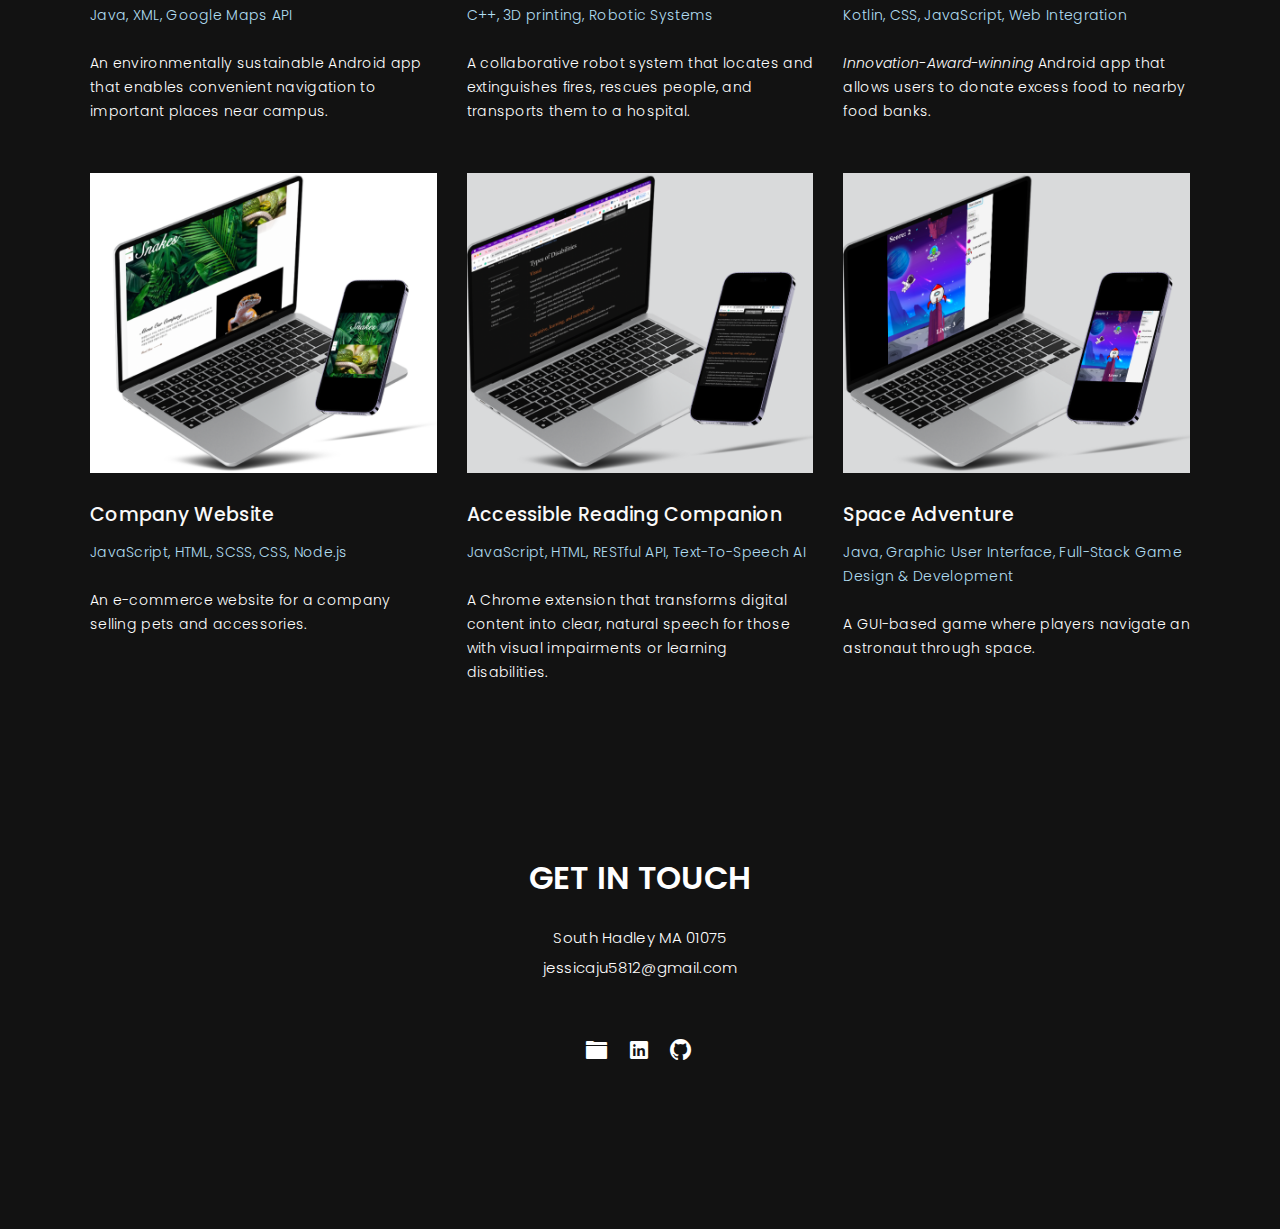
==== commit 0d6e0dbc: "astro game description" ====
--- a/index.html
+++ b/index.html
@@ -487,7 +487,7 @@
               <div class="journal-txt">
                 <h4><a href="https://github.com/jessicaju25/SpaceAdventure">Space Adventure</a></h4>
                 <p class="first"> Java, Graphic User Interface, Full-Stack Game Design & Development</p>
-                <p class="sec"><br> A space themed  GUI-based game where players navigate an animated astronaut through a scrolling scene, avoiding pillars, collecting planets for points, facing alien threats, and experiencing dynamic elements like day-to-night transitions, sound effects, and customizable difficulty levels.</p>
+                <p class="sec"><br> A GUI-based game where players navigate an astronaut through space.</p>
 
               </div>
 
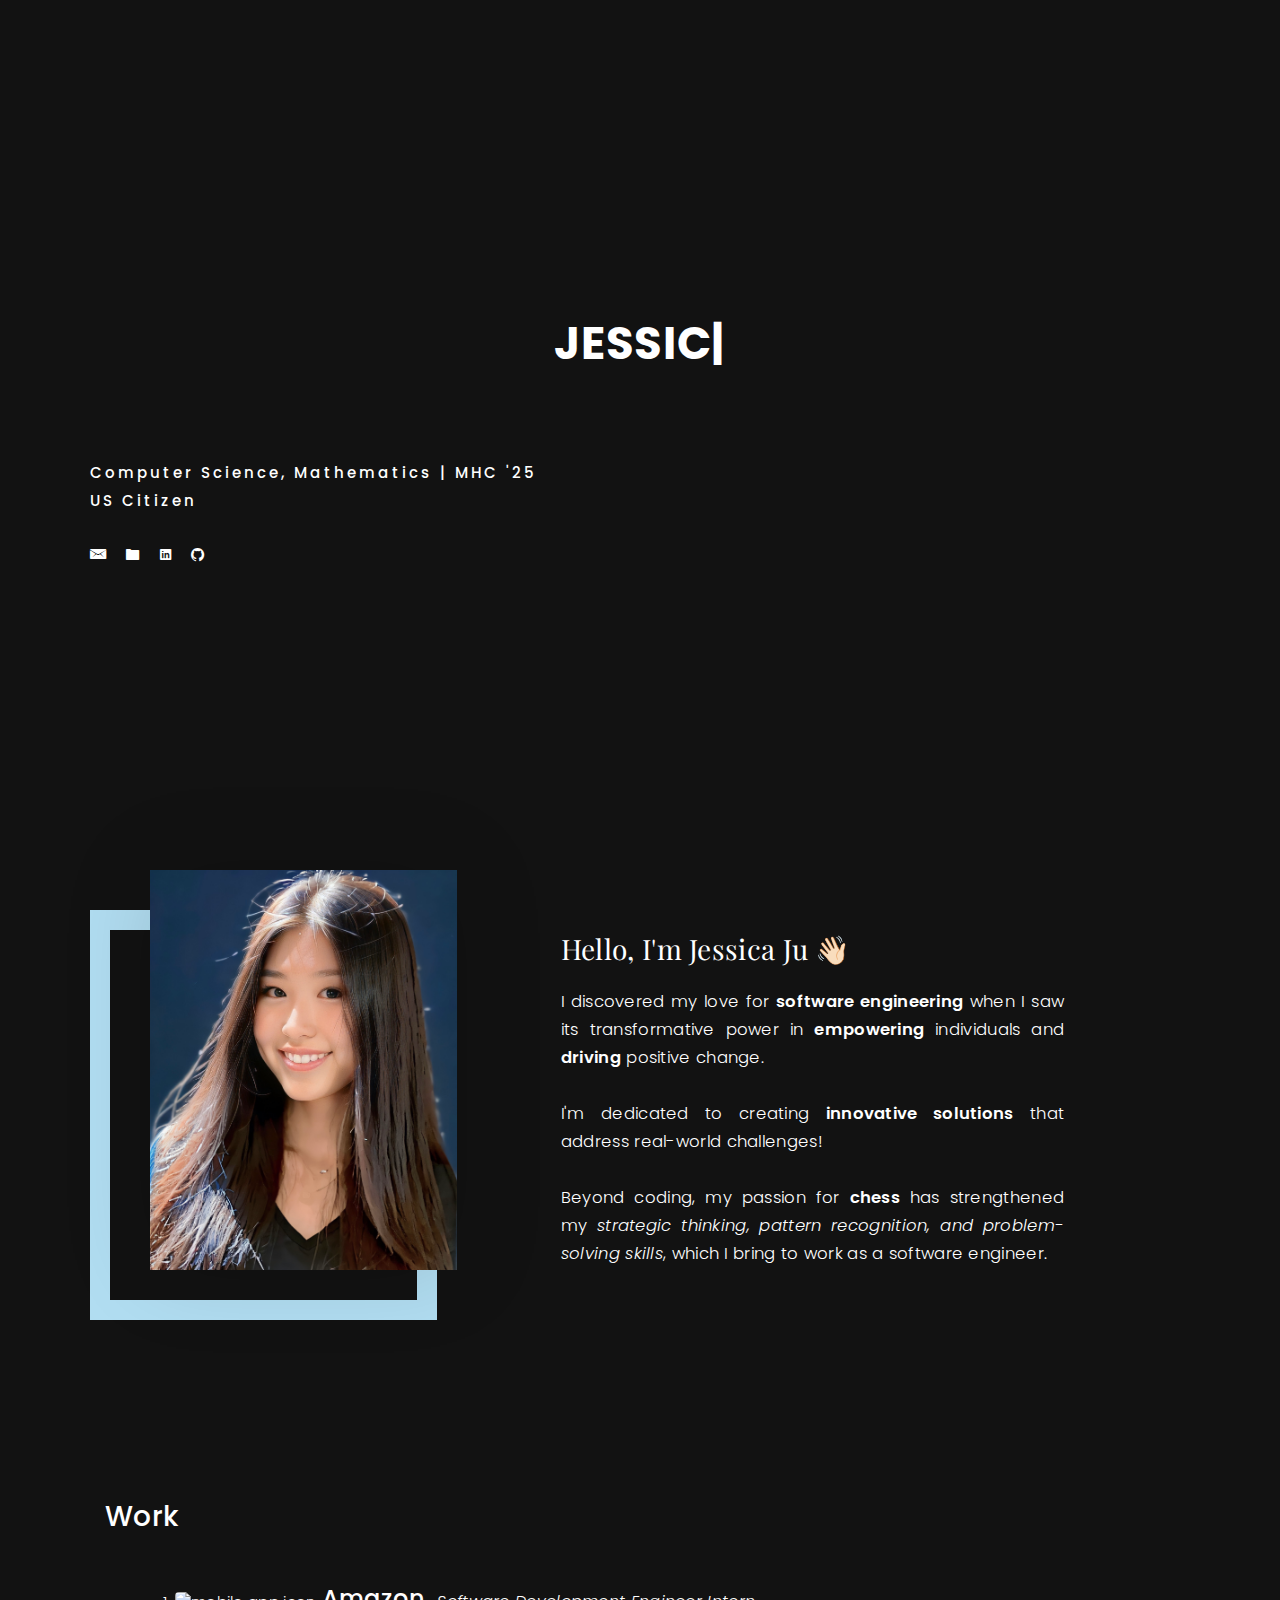
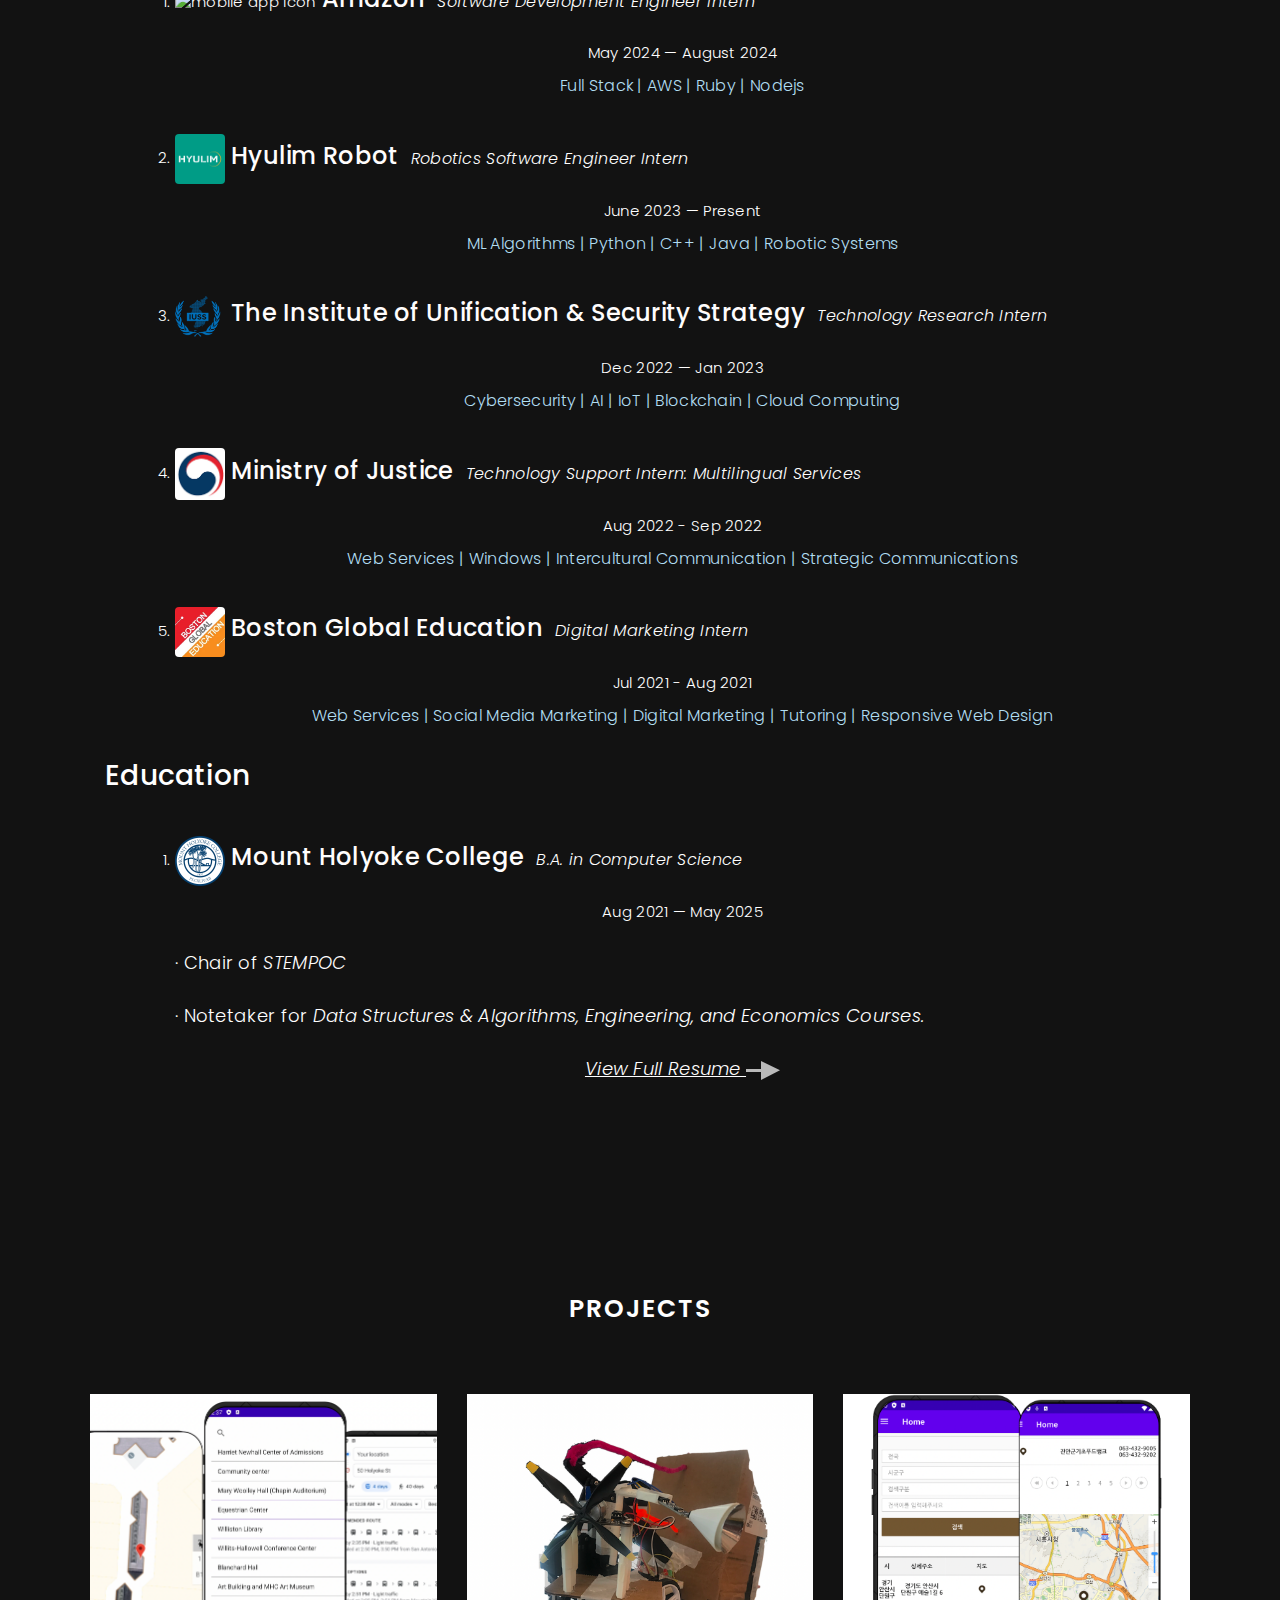
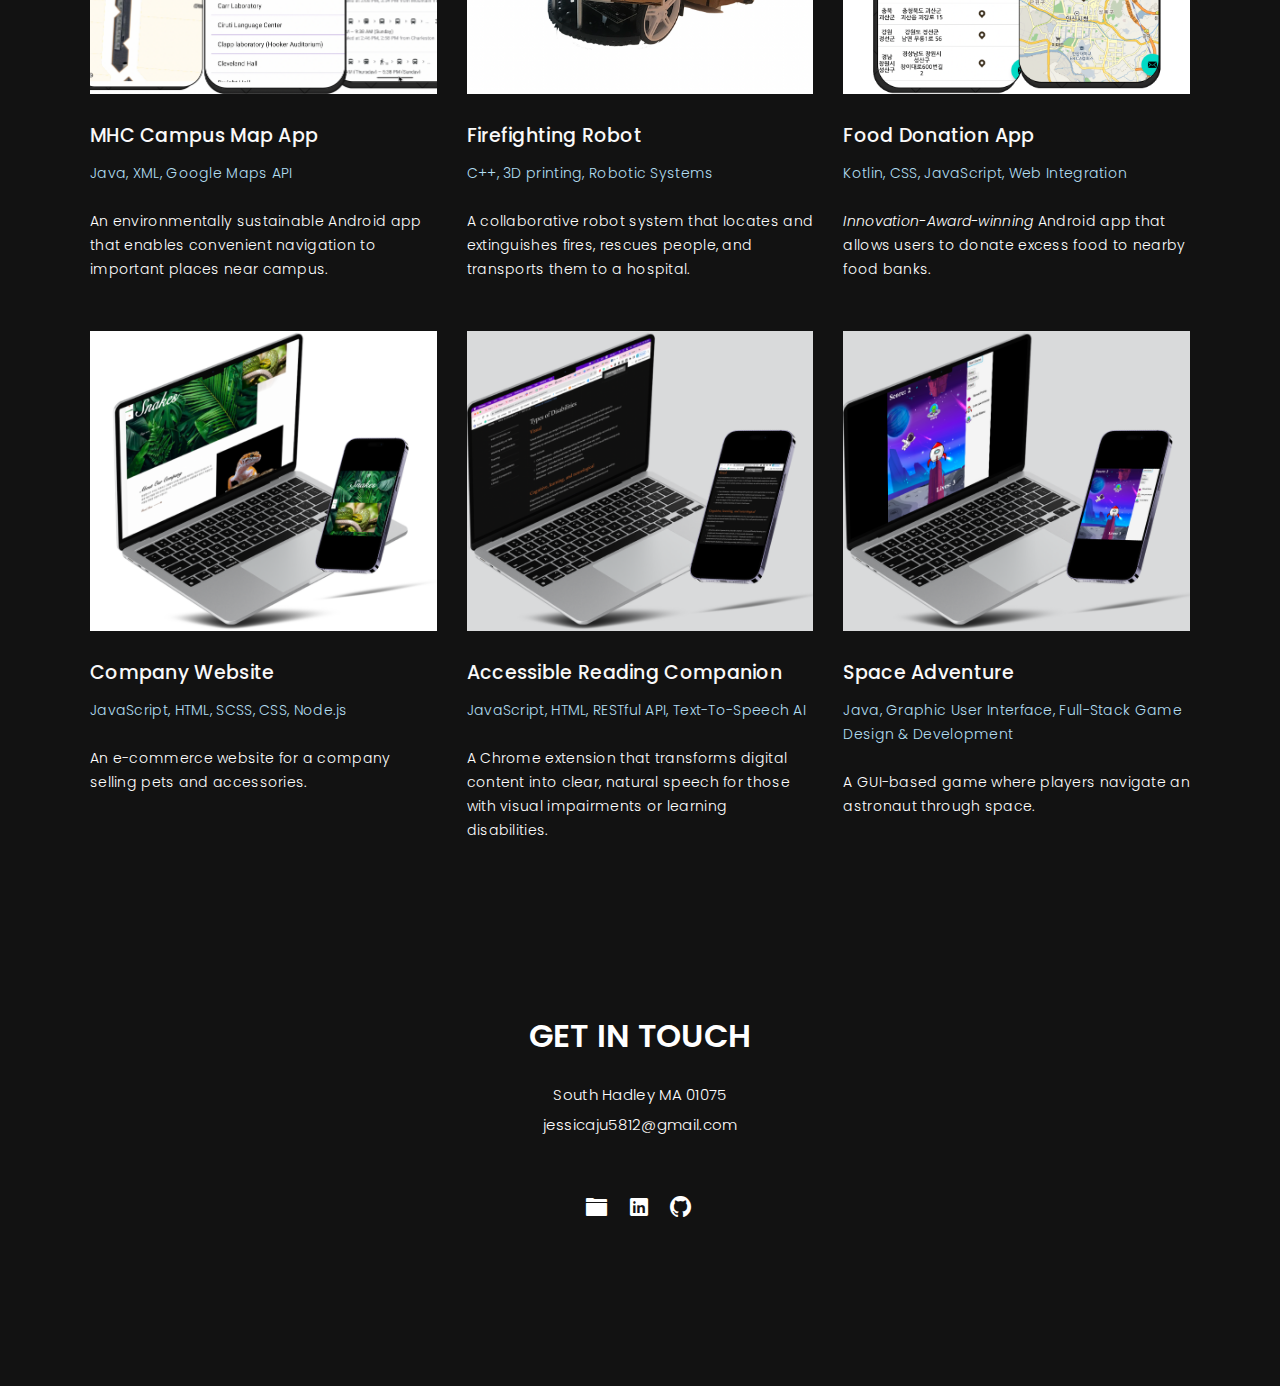
==== commit 9e5dd30c: "amazon intern add" ====
--- a/index.html
+++ b/index.html
@@ -68,7 +68,7 @@
     <div class="container">
       <div class="header-content">
         <h1><span class="typed"></span></h1>
-        <p><br>Computer Science | MHC '25 
+        <p><br>Computer Science, Mathematics | MHC '25 
           <br> US Citizen
         </p>
 
@@ -127,6 +127,31 @@
         </div>
 
         <ol class="timeline-list">
+          <li class="timeline-item">
+            <div class="timeline-work-container">
+              <a href="https://www.amazon.com/" target="_blank">
+                <img
+                  src="images/logo 6.png"
+                  alt="mobile app icon"
+                  width="50"
+                  style="margin-right: 6px; border-radius: 4px"
+              /></a>
+              <div class="timeline-work-text">
+                <a href="https://www.amazon.com/" target="_blank">
+                  <h4 class="h4 timeline-item-title">Amazon</h4></a>
+                <p class="timeline-item-position">
+                  Software Development Engineer Intern
+                </p>
+              </div>
+            </div>
+
+            <span>May 2024 — August 2024</span>
+
+            <p class="timeline-text">
+               Full Stack | AWS | Ruby | Nodejs
+              </p>
+            </li>
+
           <li class="timeline-item">
             <div class="timeline-work-container">
               <a href="http://www.hyulimrobot.com/eng/index.jsp" target="_blank">
@@ -281,7 +306,7 @@
             <span>Aug 2021 — May 2025</span>
 
             <p class="timeline-text1">
-              · Board Member of 
+              · Chair of 
               <a 
               href="https://events.mtholyoke.edu/group/stempoc"
               target="_blank"
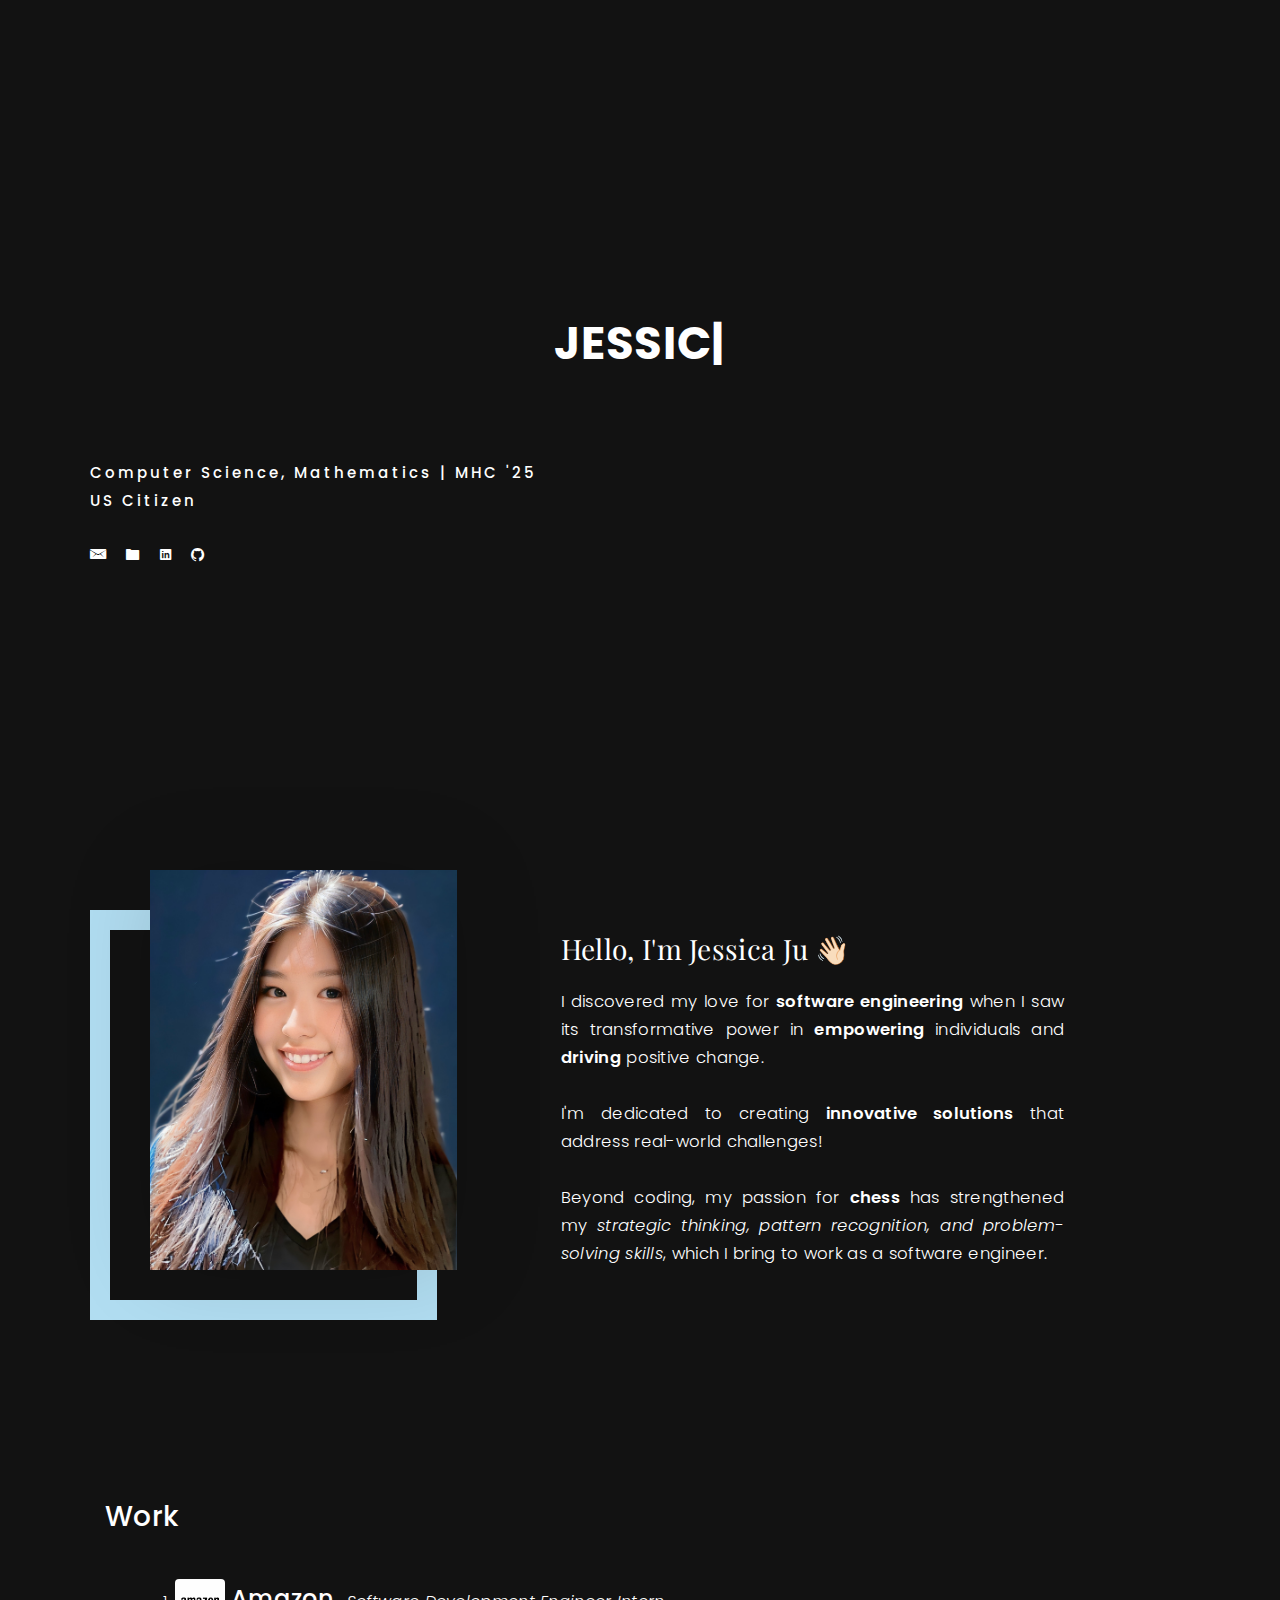
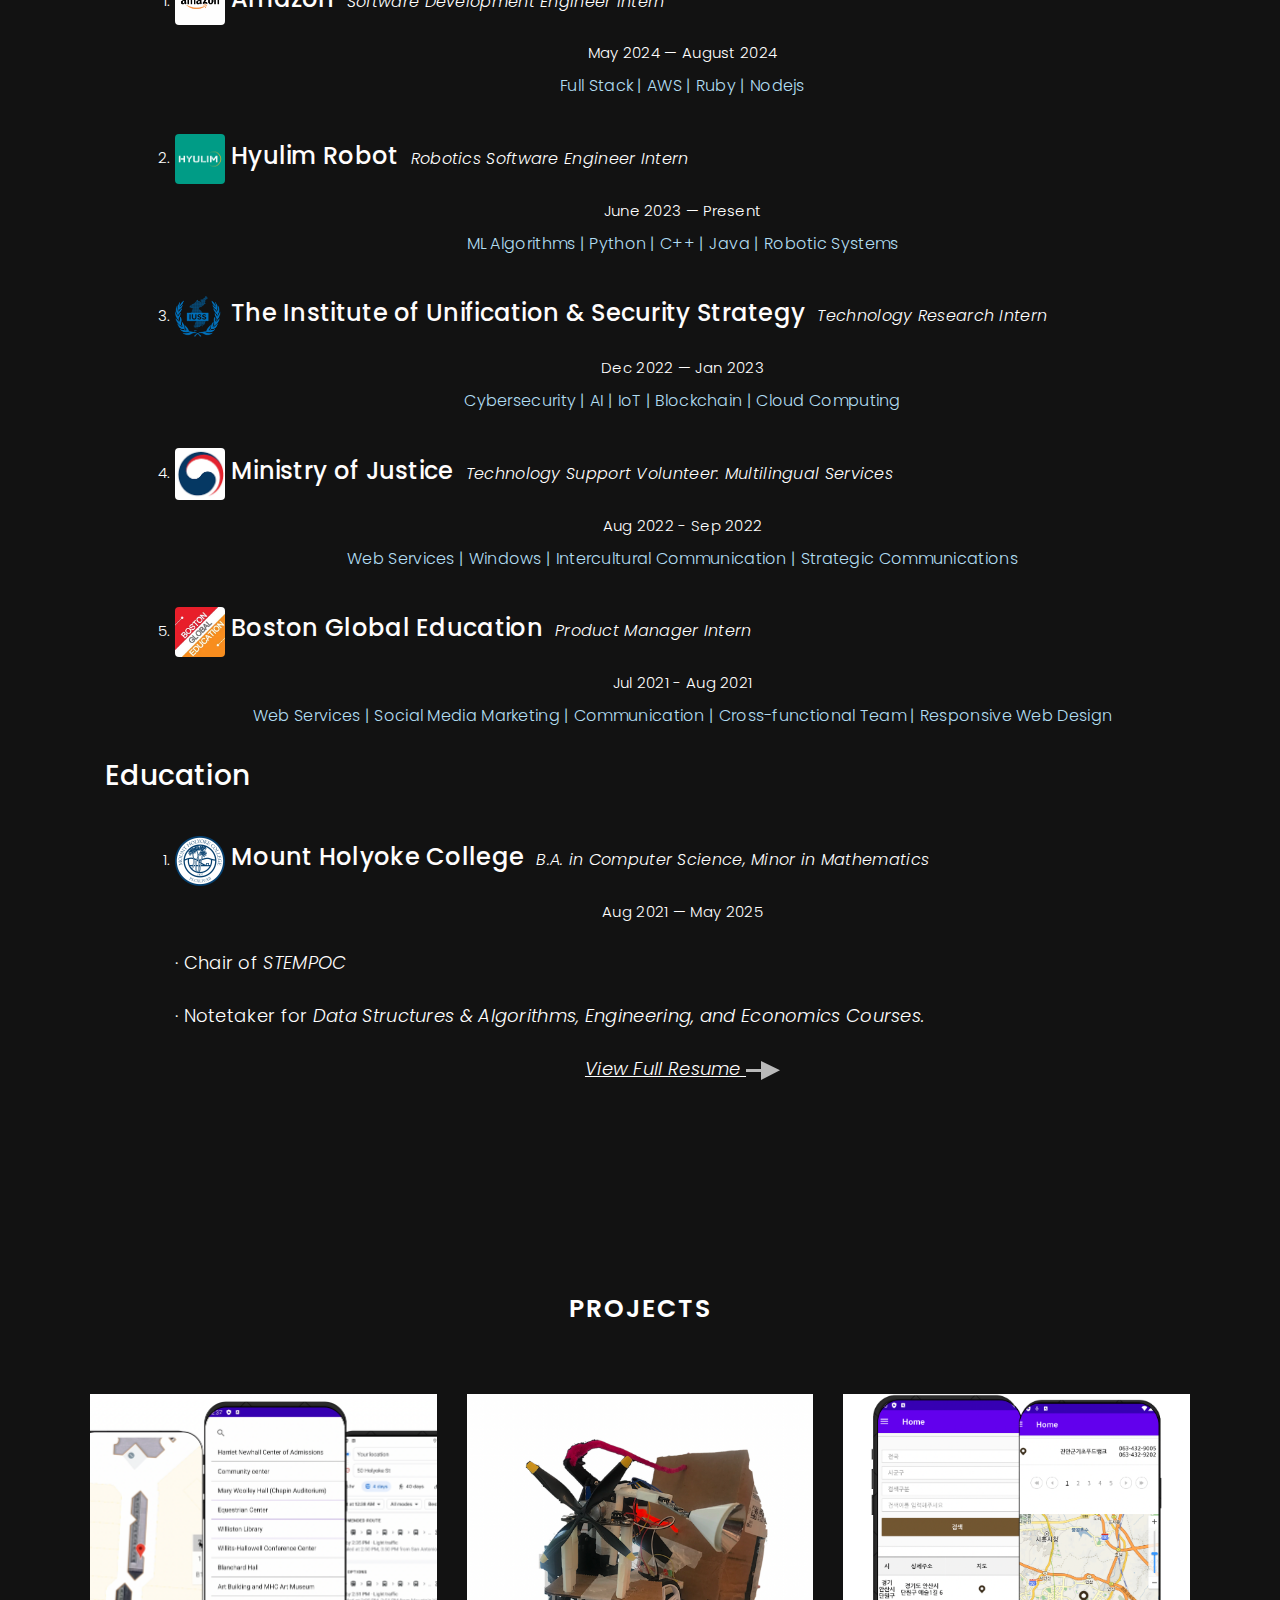
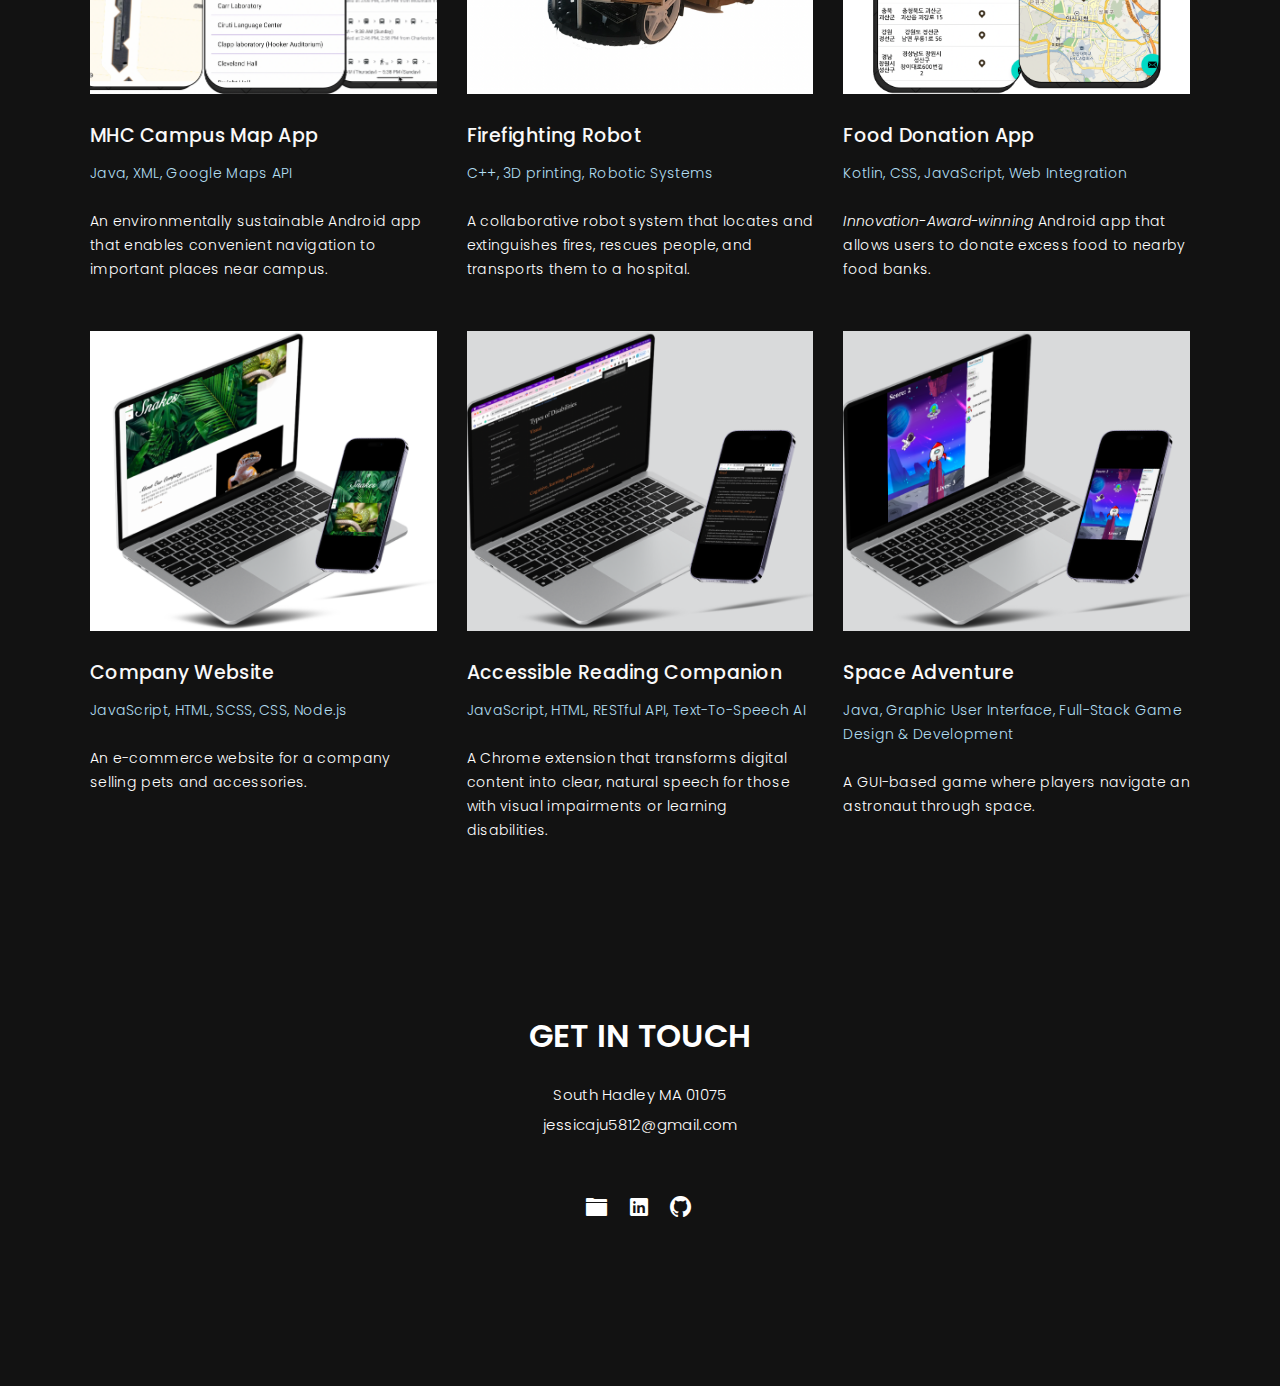
==== commit c0a18f29: "clean up" ====
--- a/index.html
+++ b/index.html
@@ -223,7 +223,7 @@
                   <h4 class="h4 timeline-item-title">Ministry of Justice</h4></a
                 >
                 <p class="timeline-item-position">
-                  Technology Support Intern: Multilingual Services
+                  Technology Support Volunteer: Multilingual Services
                 </p>
               </div>
             </div>
@@ -255,7 +255,7 @@
                   <h4 class="h4 timeline-item-title">Boston Global Education</h4></a
                 >
                 <p class="timeline-item-position">
-                  Digital Marketing Intern
+                  Product Manager Intern
                 </p>
               </div>
             </div>
@@ -263,7 +263,7 @@
             <span>Jul 2021 - Aug 2021</span>
 
             <p class="timeline-text">
-              Web Services | Social Media Marketing | Digital Marketing | Tutoring | Responsive Web Design
+              Web Services | Social Media Marketing | Communication | Cross-functional Team | Responsive Web Design
             </p>
           </li>
         </ol>
@@ -299,7 +299,7 @@
                   <h4 class="h4 timeline-item-title">Mount Holyoke College</h4></a
                 >
                 <p class="timeline-item-position">
-                  B.A. in Computer Science   </p>
+                  B.A. in Computer Science, Minor in Mathematics   </p>
               </div>
             </div>
 
@@ -320,10 +320,10 @@
           </li>
           <i class = "resumetext">
             <a
-                  href="https://drive.google.com/file/d/10Qwi40mhM40ucUjl8IzavZXA5jnAcgOm/view?usp=sharing"
+                  href="https://docs.google.com/document/d/18D1-V6rv72-xCv8Y8_v_6PCuKMgNaTvz3KUdL0Zyj_o/edit?usp=sharing"
                   target="_blank"> 
                   <div class="btn-box">
-                    <a href="https://drive.google.com/file/d/10Qwi40mhM40ucUjl8IzavZXA5jnAcgOm/view?usp=sharing">
+                    <a href="https://docs.google.com/document/d/18D1-V6rv72-xCv8Y8_v_6PCuKMgNaTvz3KUdL0Zyj_o/edit?usp=sharing">
                       <span>
                         View Full Resume
                       </span>
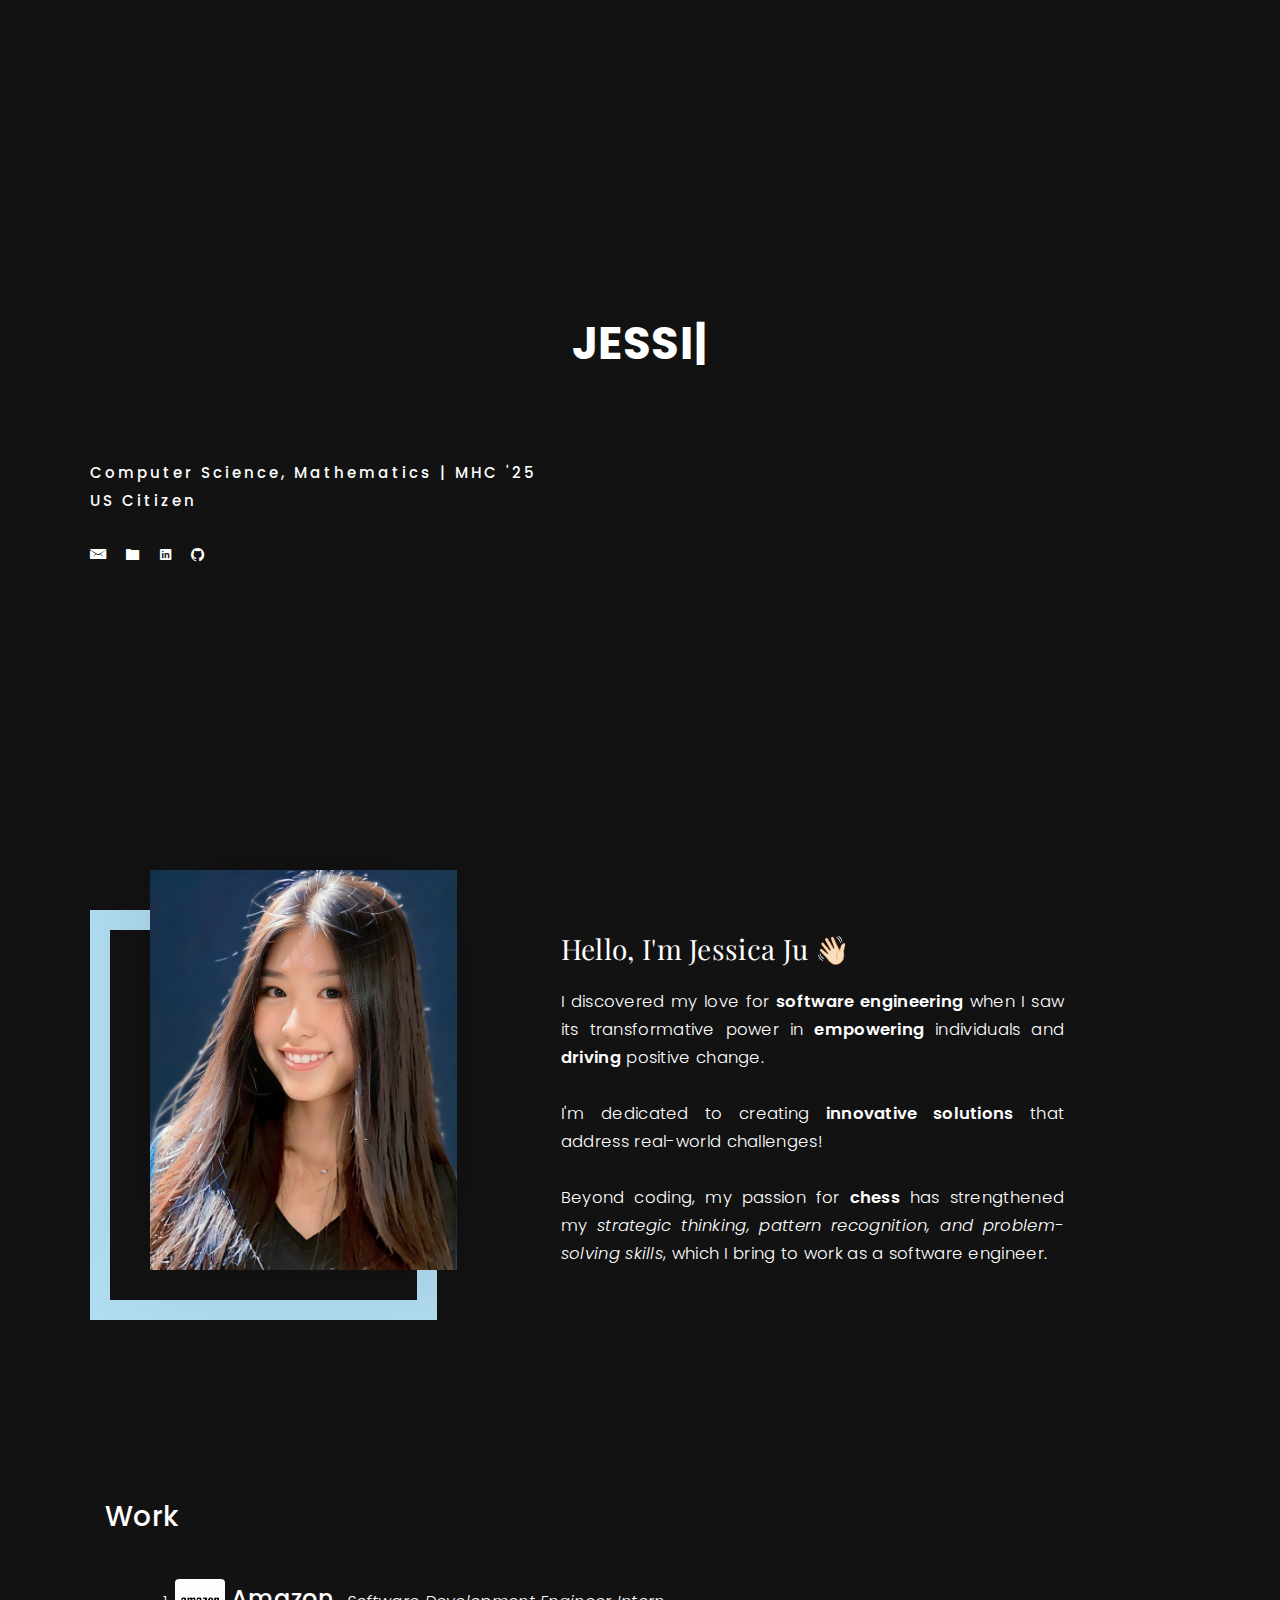
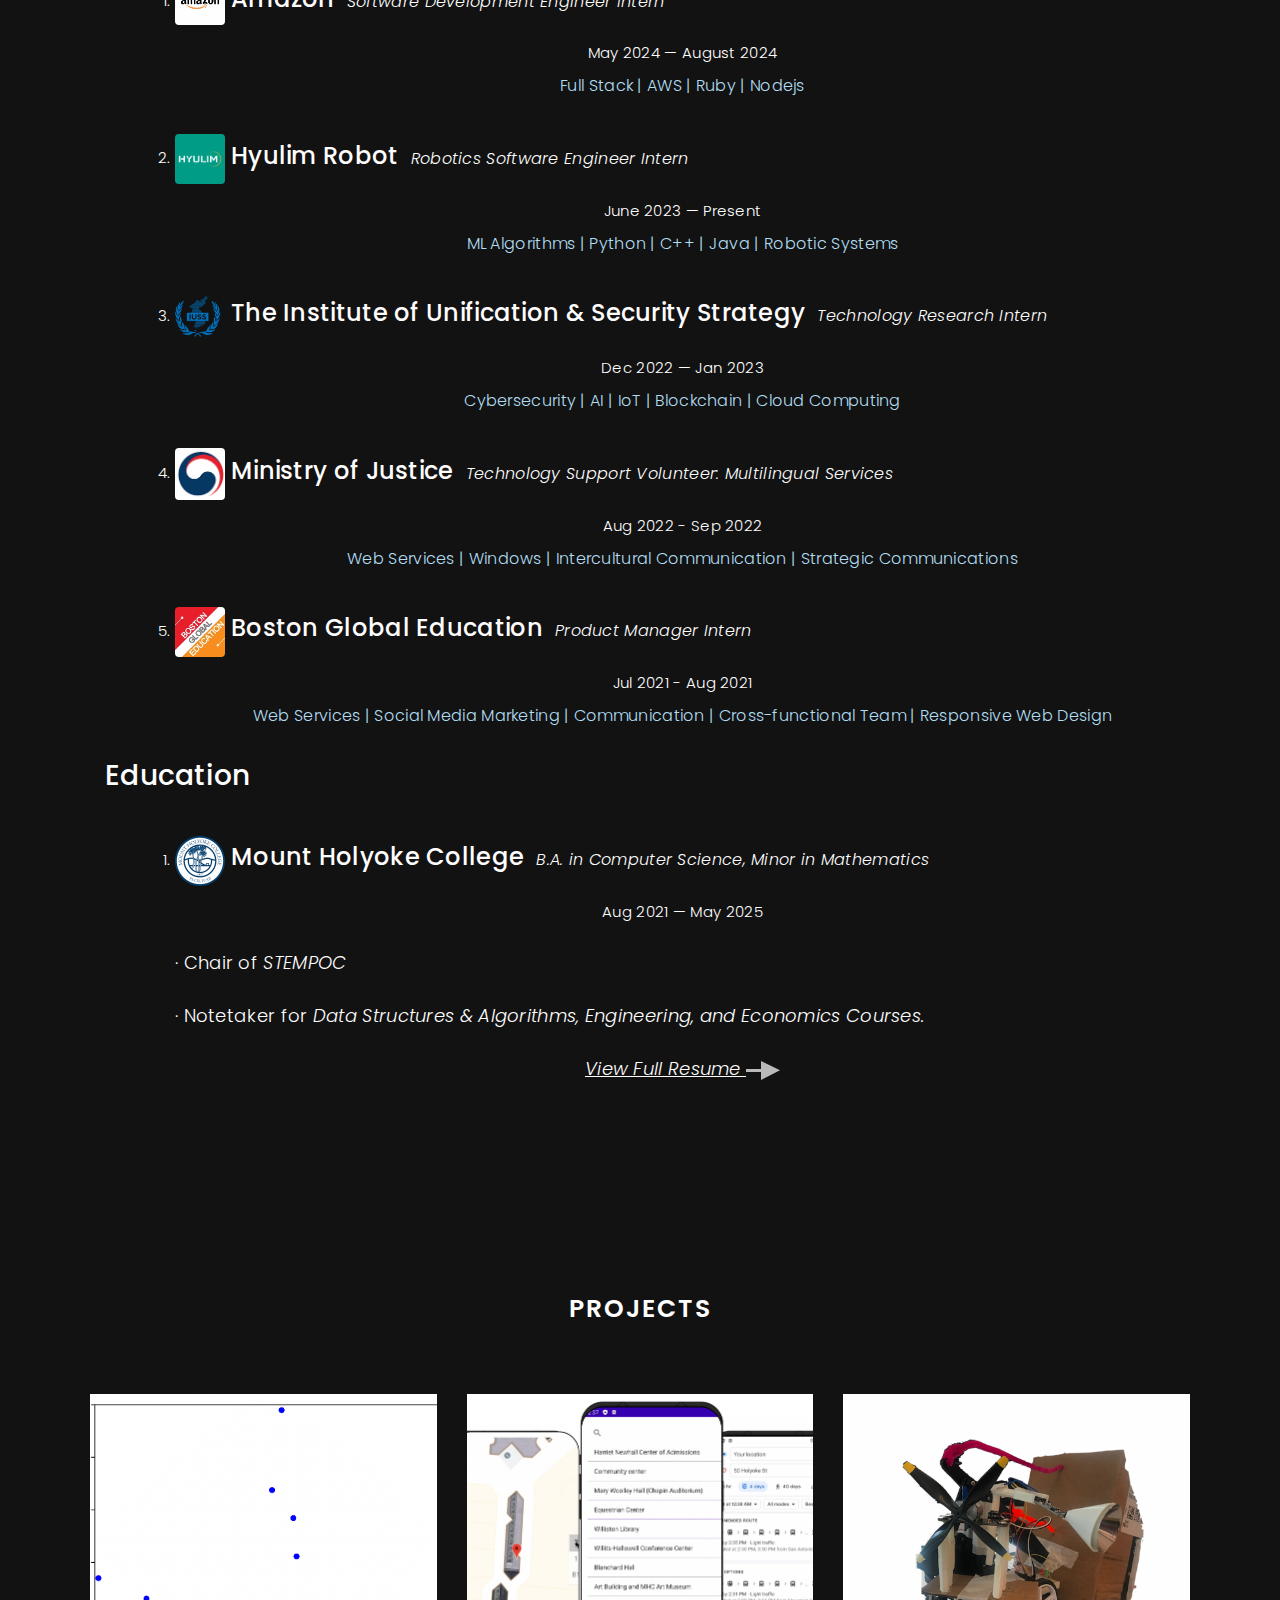
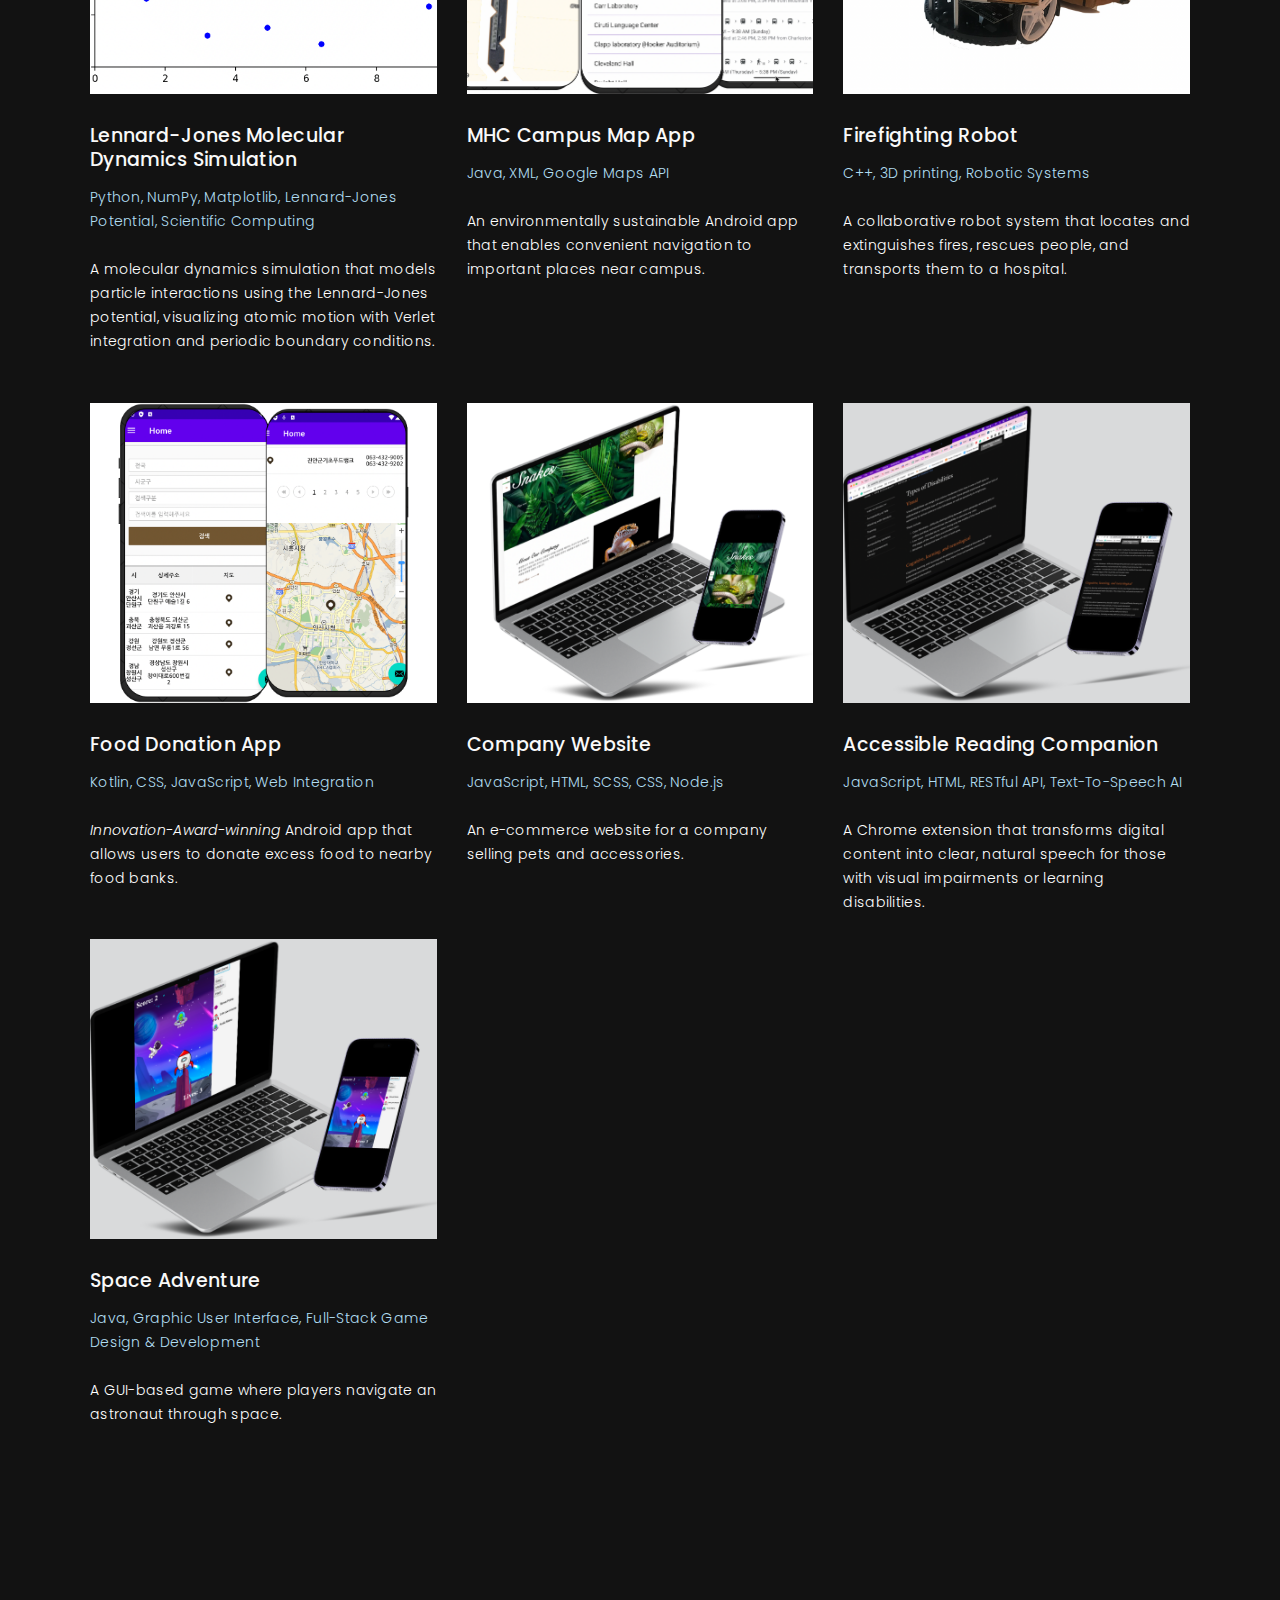
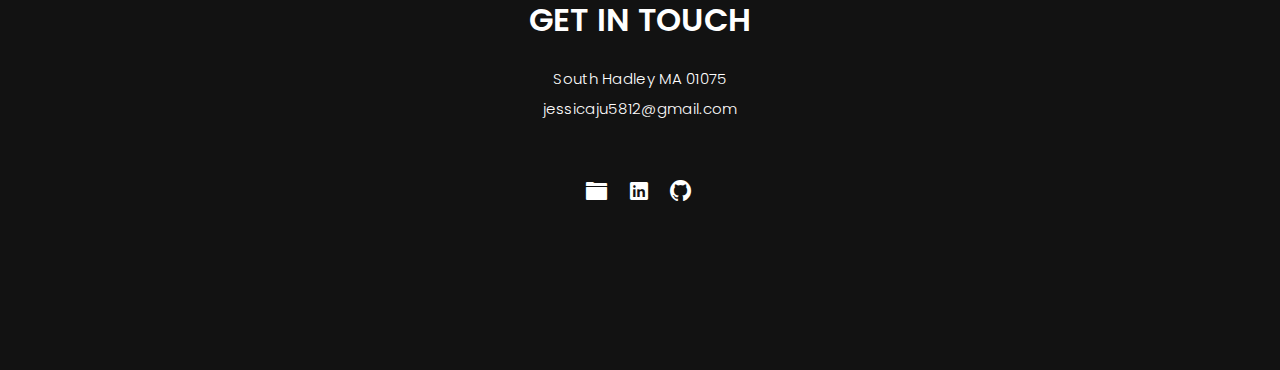
==== commit 9350d727: "lennard jones simulation added" ====
--- a/index.html
+++ b/index.html
@@ -421,6 +421,23 @@
 
           <div class="col-lg-4 col-md-6">
             <div class="journal-info">
+
+              <a href="https://github.com/jessicaju25/lennard-jones-simulation" class="image-link">
+                <img src="images/lennard-jones-simulation.png" class="img-responsive" alt="img"></a>
+
+              <div class="journal-txt">
+
+                <h4><a href="https://github.com/jessicaju25/lennard-jones-simulation">Lennard-Jones Molecular Dynamics Simulation</a></h4>
+                <p class="first"> Python, NumPy, Matplotlib, Lennard-Jones Potential, Scientific Computing</p>
+                <p class="sec"><br>A molecular dynamics simulation that models particle interactions using the Lennard-Jones potential, visualizing atomic motion with Verlet integration and periodic boundary conditions.</p>                </p>
+
+              </div>
+
+            </div>
+          </div>
+
+          <div class="col-lg-4 col-md-6">
+            <div class="journal-info">
               
               <a href="Blog-on-MHC-Campus-Map.html" class="image-link">
                 <img src="images/map app.png" class="img-responsive" alt="img">
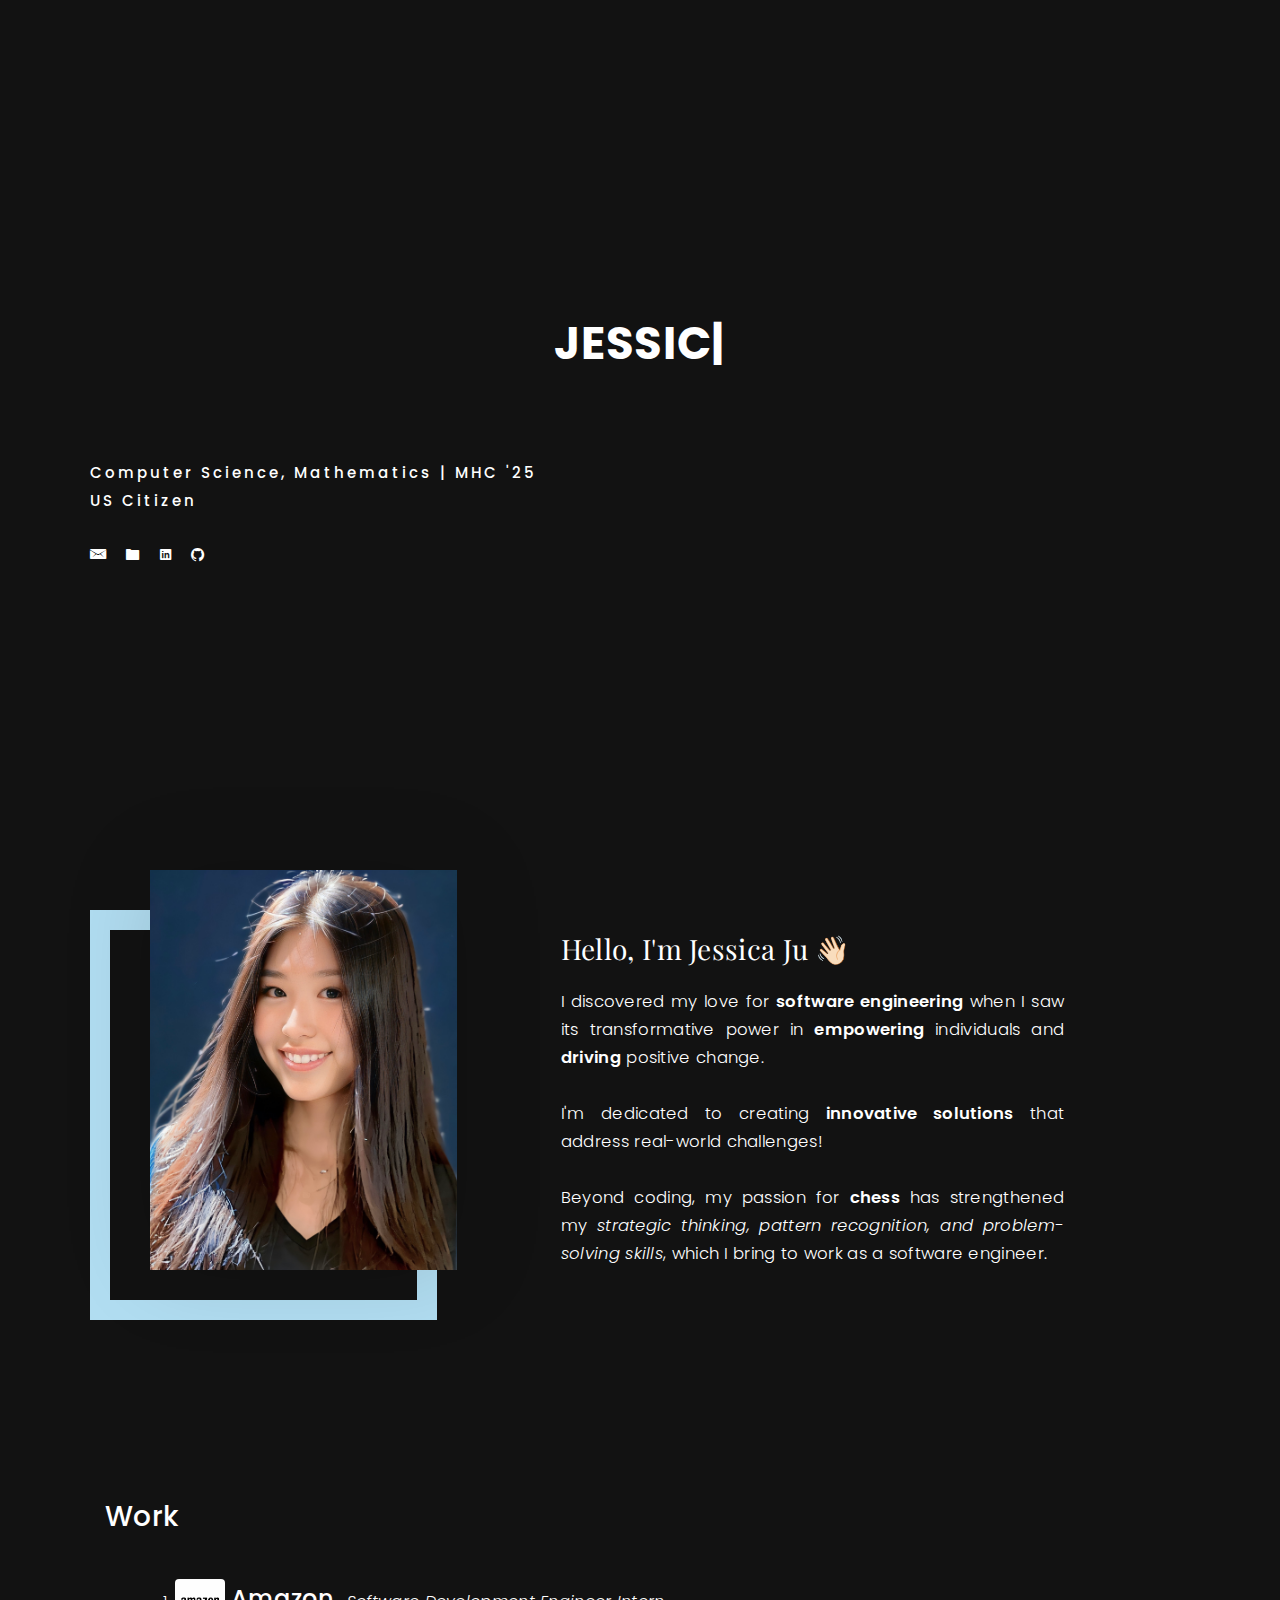
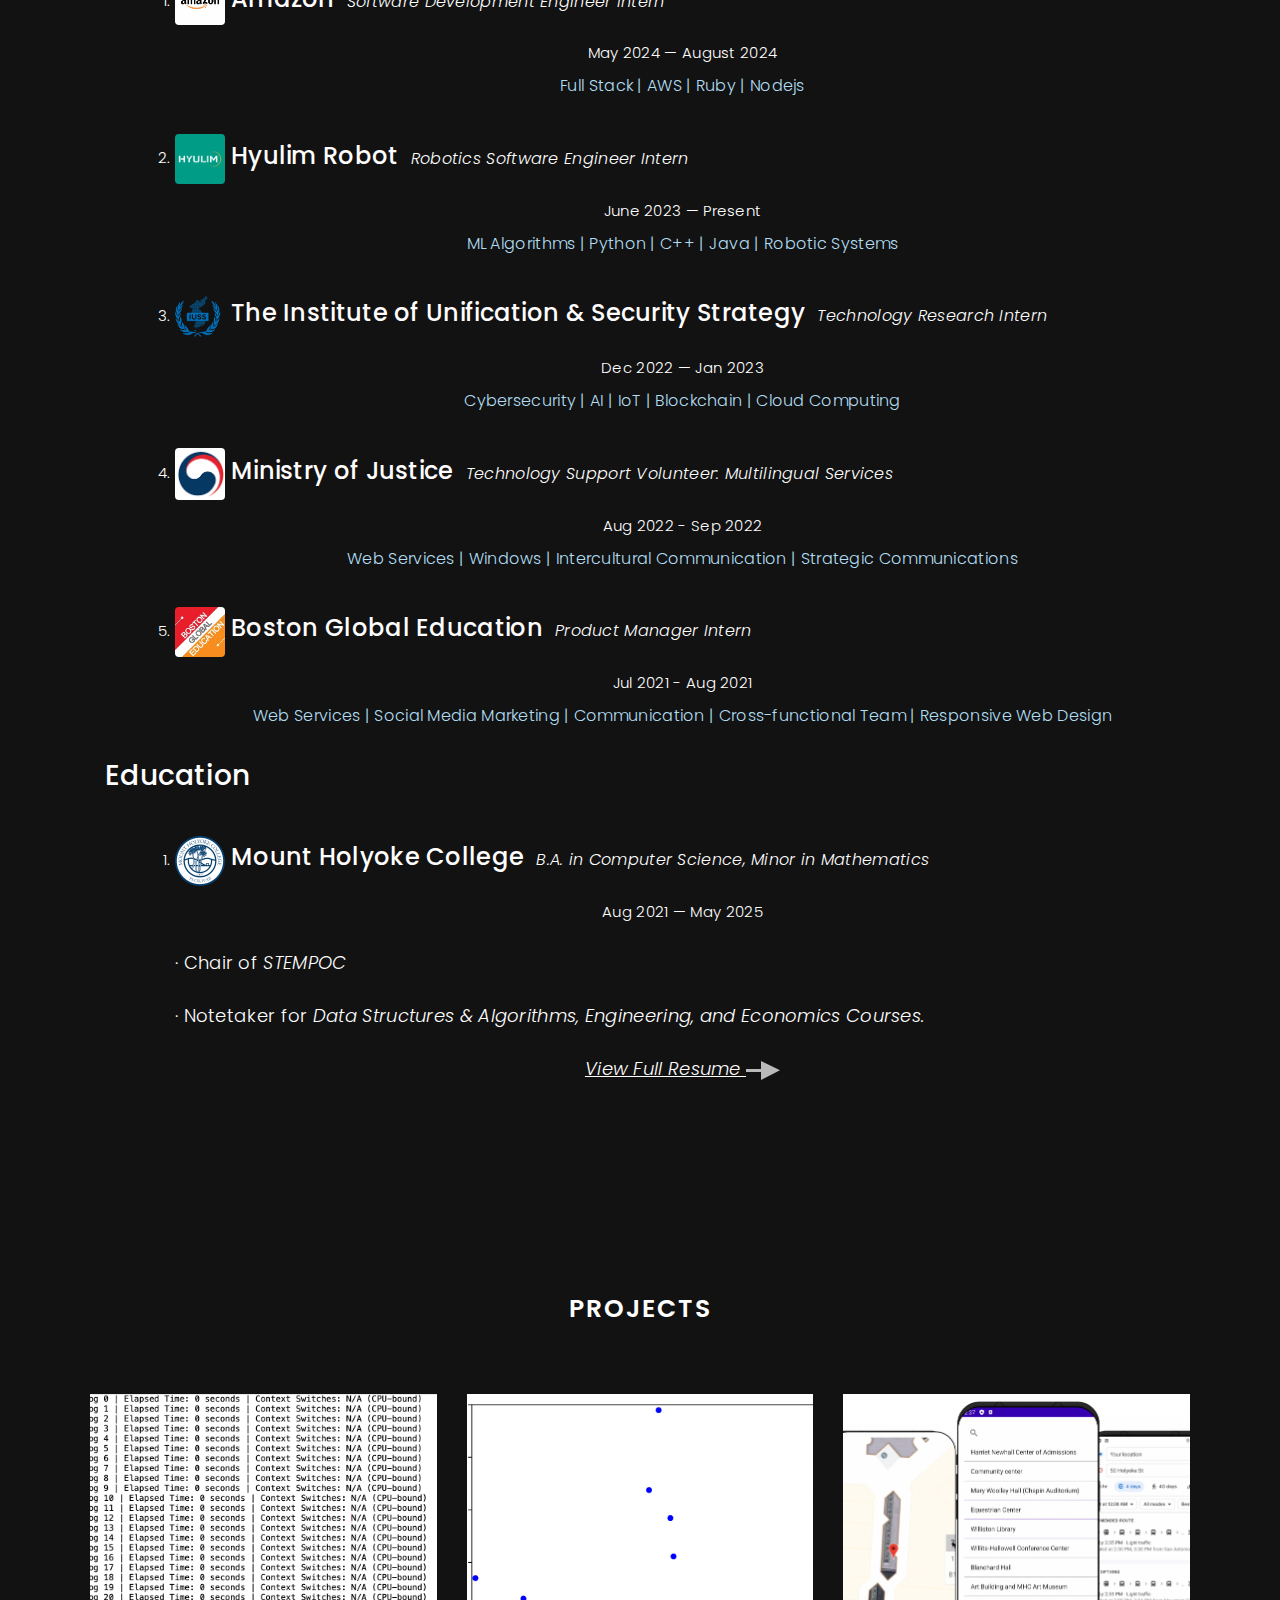
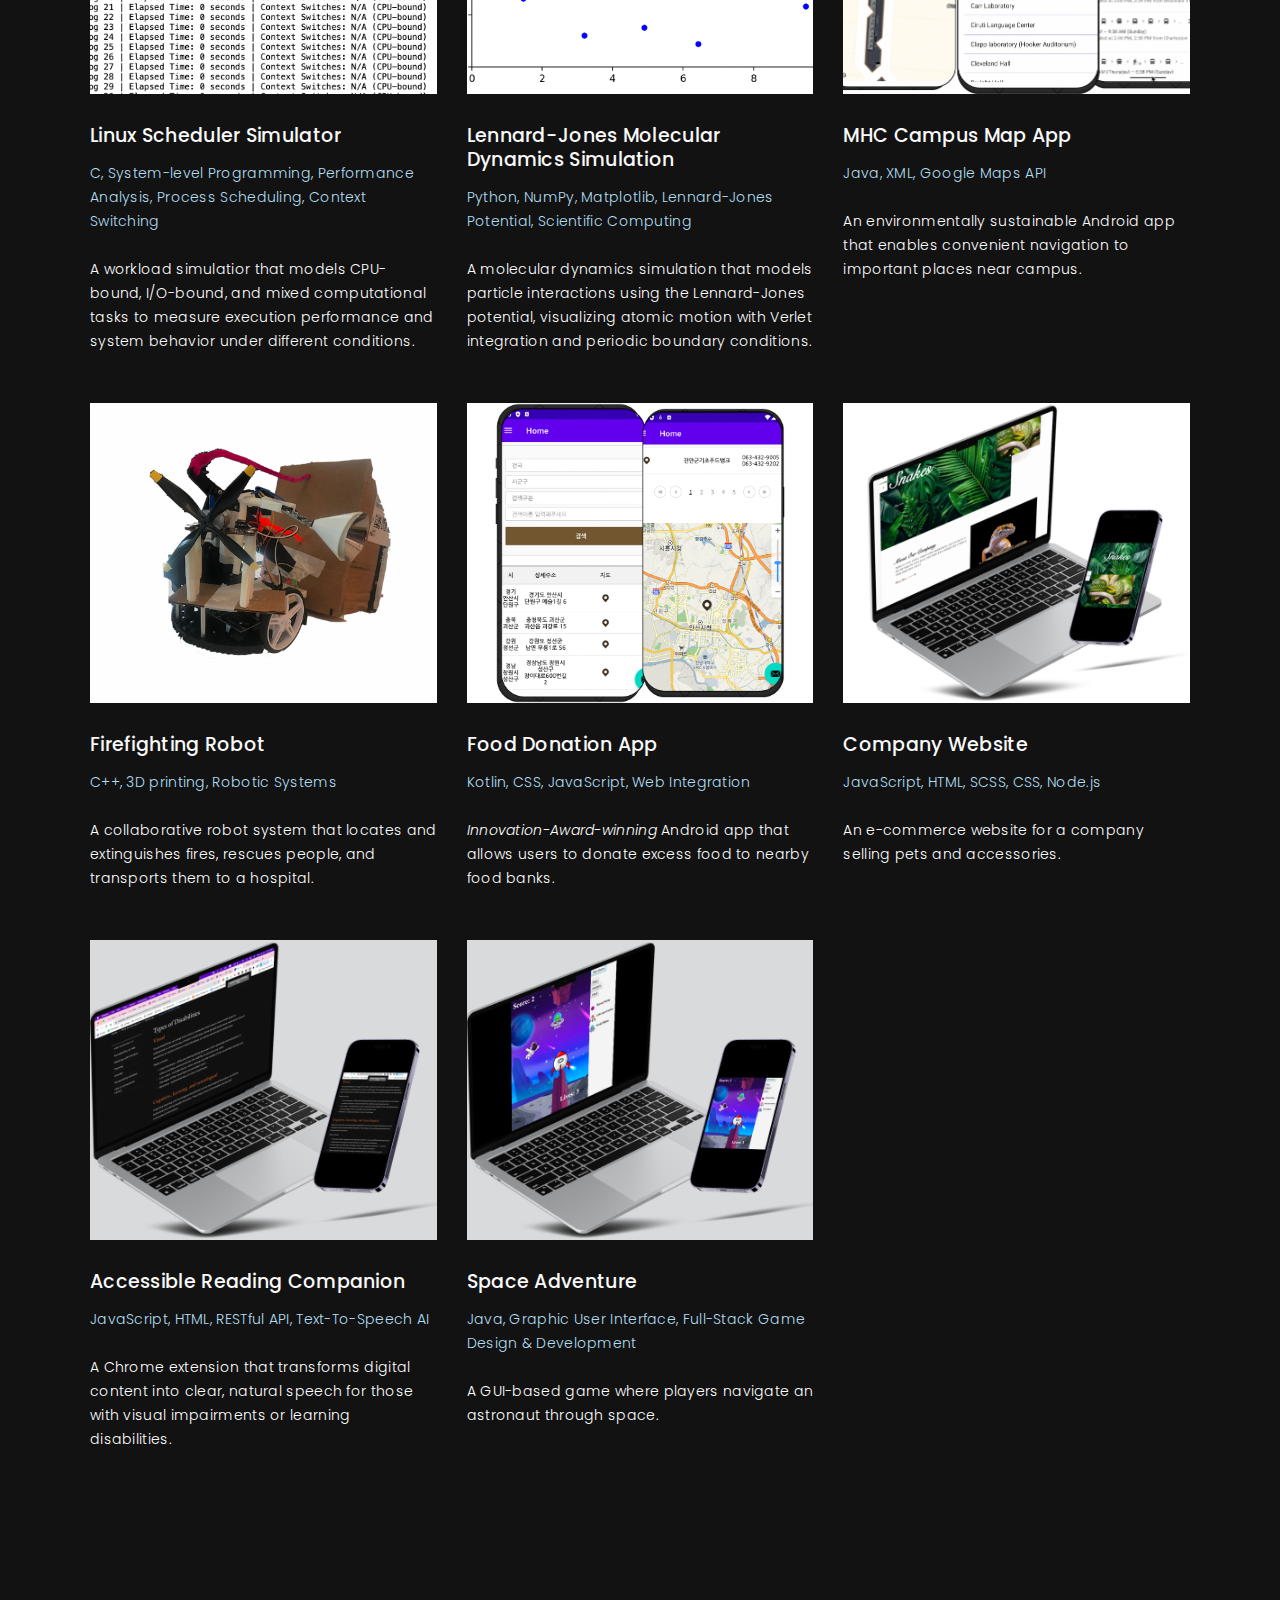
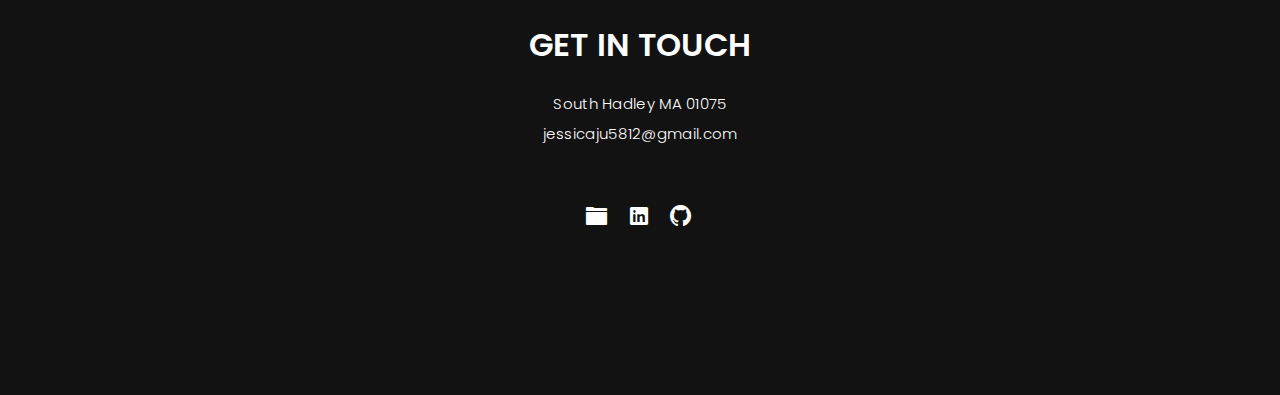
==== commit 91fd0a01: "linux simulator added" ====
--- a/index.html
+++ b/index.html
@@ -422,6 +422,22 @@
           <div class="col-lg-4 col-md-6">
             <div class="journal-info">
 
+              <a href="https://docs.google.com/document/d/1Bevm7KiPnscZcHlYUhEeh6FYvXybF-J17MLzF--5qOk/edit?usp=sharing" class="image-link">
+                <img src="images/linux simulator.png" class="img-responsive" alt="img"></a>
+
+              <div class="journal-txt">
+
+                <h4><a href="https://docs.google.com/document/d/1Bevm7KiPnscZcHlYUhEeh6FYvXybF-J17MLzF--5qOk/edit?usp=sharing">Linux Scheduler Simulator</a></h4>
+                <p class="first"> C, System-level Programming, Performance Analysis, Process Scheduling, Context Switching</p>
+                <p class="sec"><br>A workload simulatior that models CPU-bound, I/O-bound, and mixed computational tasks to measure execution performance and system behavior under different conditions.</p>
+              </div>
+
+            </div>
+          </div>
+
+          <div class="col-lg-4 col-md-6">
+            <div class="journal-info">
+
               <a href="https://github.com/jessicaju25/lennard-jones-simulation" class="image-link">
                 <img src="images/lennard-jones-simulation.png" class="img-responsive" alt="img"></a>
 
